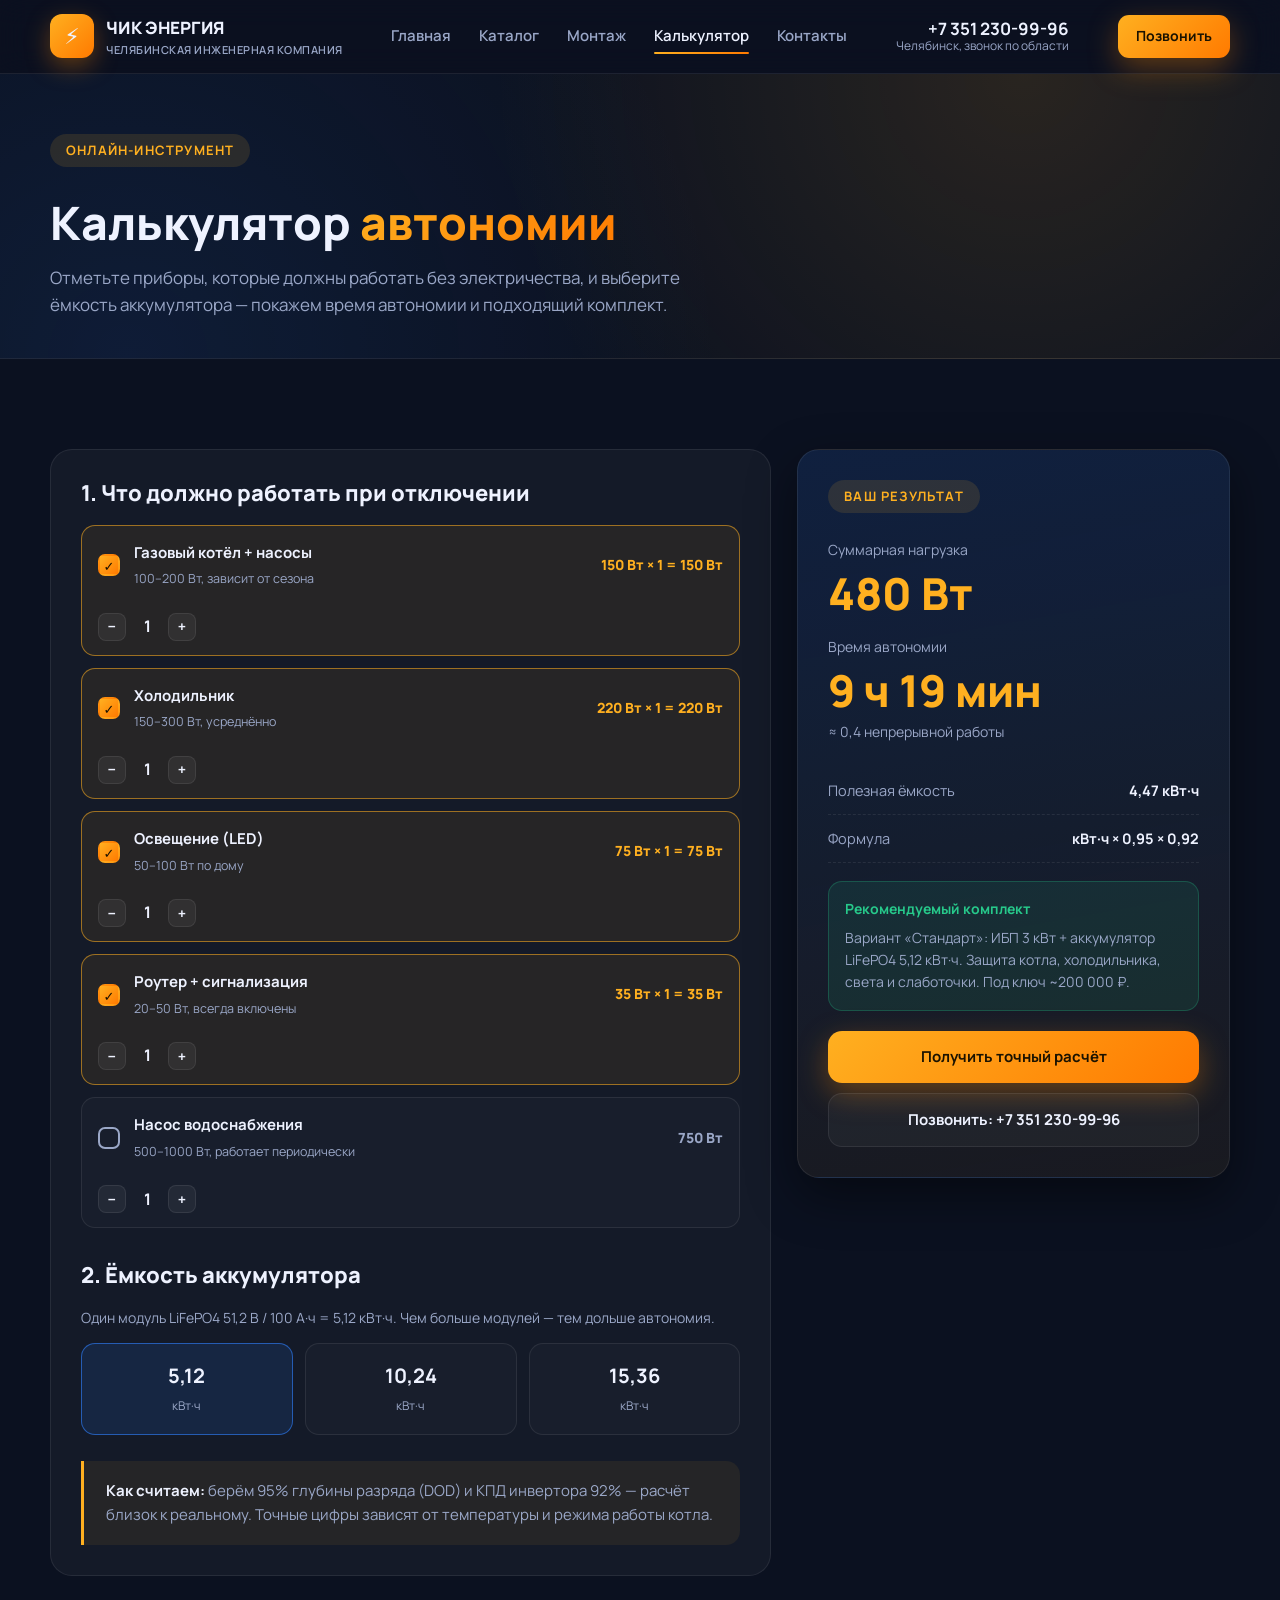
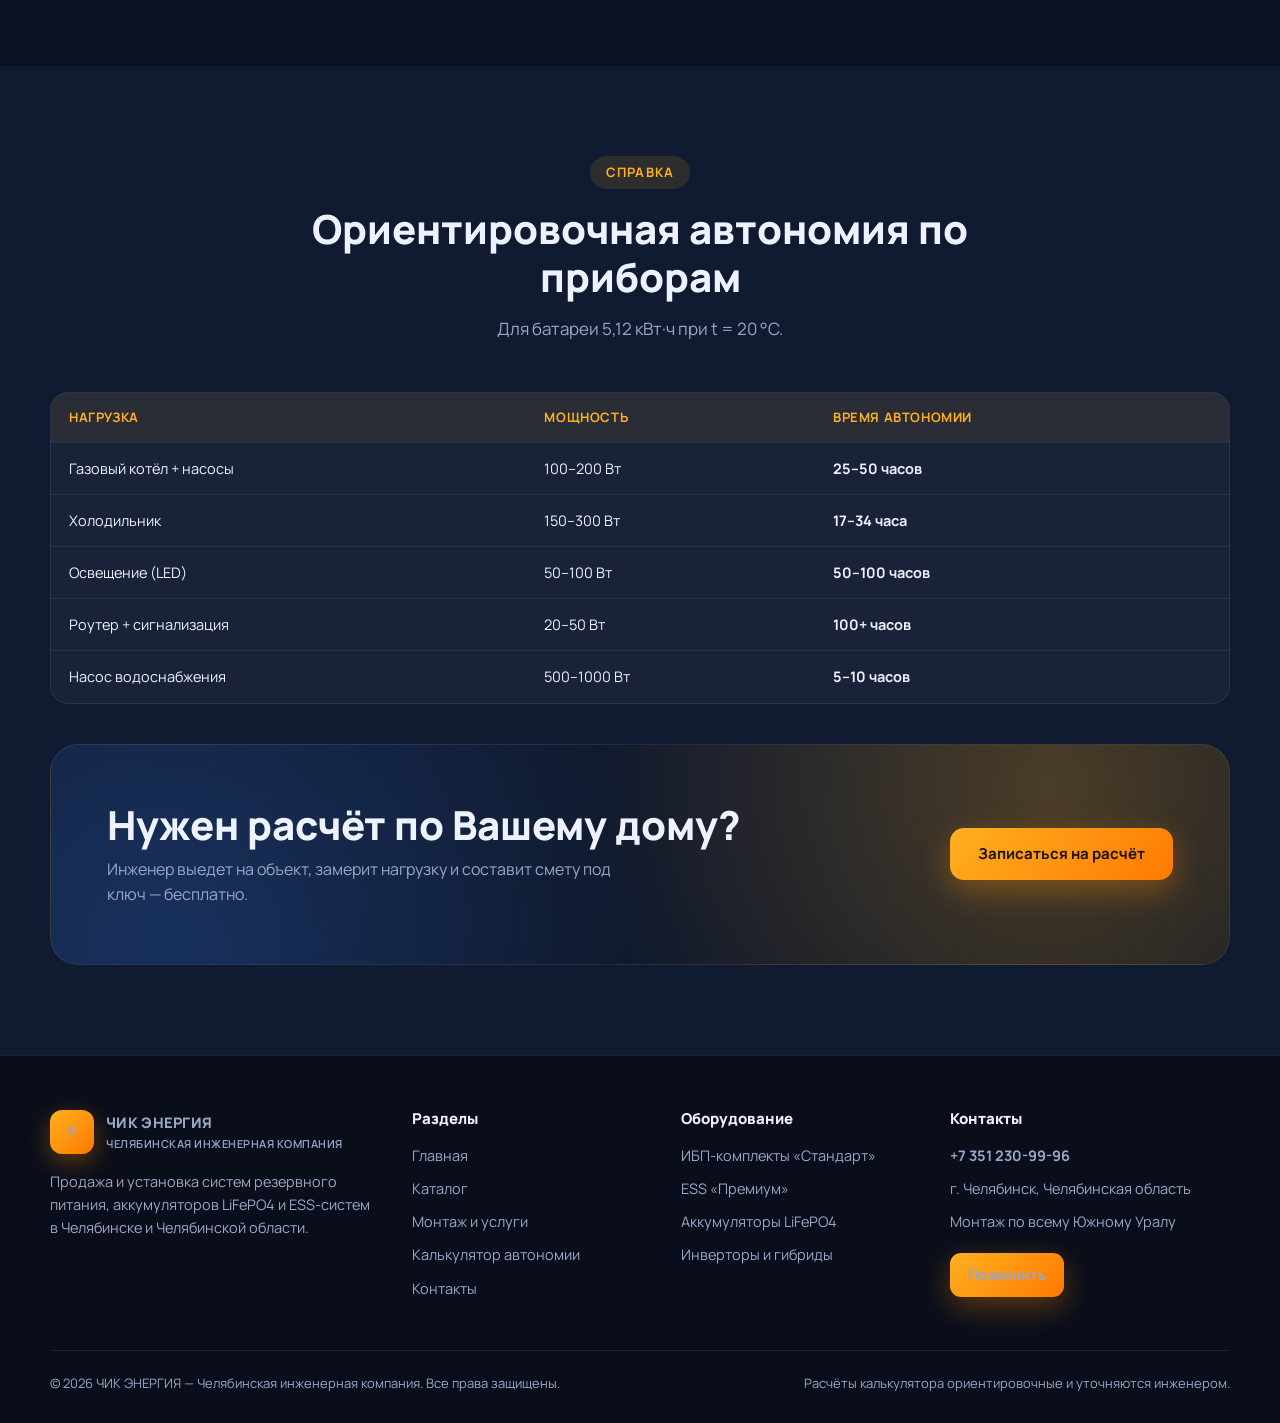
==== calculator.html @ 175bed91 "Сайт ЧИК ЭНЕРГИЯ: ИБП и ESS под ключ в Челябинске - 5 страниц: главная, каталог, монтаж, калькулятор" ====
<!DOCTYPE html>
<html lang="ru">
<head>
  <meta charset="UTF-8">
  <meta name="viewport" content="width=device-width, initial-scale=1.0">
  <title>Калькулятор автономии — ЧИК ЭНЕРГИЯ</title>
  <meta name="description" content="Онлайн-калькулятор автономии: рассчитайте, сколько проработает аккумулятор LiFePO4 на Вашем объекте, и получите рекомендацию комплекта ИБП или ESS.">
  <link rel="preconnect" href="https://fonts.googleapis.com">
  <link rel="preconnect" href="https://fonts.gstatic.com" crossorigin>
  <link href="https://fonts.googleapis.com/css2?family=Manrope:wght@400;600;700;800&display=swap" rel="stylesheet">
  <link rel="stylesheet" href="css/style.css">
</head>
<body>

  <header class="header">
    <div class="container header-inner">
      <a href="index.html" class="logo">
        <span class="logo-icon">⚡</span>
        <span>ЧИК ЭНЕРГИЯ<small>Челябинская инженерная компания</small></span>
      </a>
      <nav class="nav">
        <a href="index.html">Главная</a>
        <a href="catalog.html">Каталог</a>
        <a href="services.html">Монтаж</a>
        <a href="calculator.html" class="active">Калькулятор</a>
        <a href="contacts.html">Контакты</a>
      </nav>
      <a class="header-phone" href="tel:+73512309996">
        <strong>+7 351 230-99-96</strong>
        <span>Челябинск, звонок по области</span>
      </a>
      <a href="tel:+73512309996" class="btn btn-primary btn-sm">Позвонить</a>
      <button class="burger" aria-label="Меню"><span></span><span></span><span></span></button>
    </div>
  </header>

  <main>
    <section class="page-hero">
      <div class="container">
        <span class="eyebrow">Онлайн-инструмент</span>
        <h1>Калькулятор <span class="text-grad">автономии</span></h1>
        <p class="lead">Отметьте приборы, которые должны работать без электричества, и выберите ёмкость аккумулятора — покажем время автономии и подходящий комплект.</p>
      </div>
    </section>

    <section class="section">
      <div class="container calc" data-calc>
        <div class="calc-panel reveal">
          <h3>1. Что должно работать при отключении</h3>
          <div class="appliances" data-appliances></div>

          <h3 style="margin-top:34px">2. Ёмкость аккумулятора</h3>
          <p class="lead" style="font-size:14px;margin-bottom:14px">Один модуль LiFePO4 51,2 В / 100 А·ч = 5,12 кВт·ч. Чем больше модулей — тем дольше автономия.</p>
          <div class="battery-opts" data-battery></div>

          <div class="note-box" style="margin-top:26px">
            <b>Как считаем:</b> берём 95% глубины разряда (DOD) и КПД инвертора 92% — расчёт близок к реальному. Точные цифры зависят от температуры и режима работы котла.
          </div>
        </div>

        <div class="result-card reveal">
          <span class="eyebrow">Ваш результат</span>
          <div style="color:var(--muted);font-size:14px;margin-top:10px">Суммарная нагрузка</div>
          <div class="big" data-out-power>—</div>

          <div style="color:var(--muted);font-size:14px;margin-top:18px">Время автономии</div>
          <div class="big" data-out-hours>—</div>
          <div style="color:var(--muted);font-size:14px;margin-top:6px">≈ <span data-out-days>—</span> непрерывной работы</div>

          <div class="mt-24">
            <div class="result-row"><span>Полезная ёмкость</span><b data-out-energy>—</b></div>
            <div class="result-row"><span>Формула</span><b>кВт·ч × 0,95 × 0,92</b></div>
          </div>

          <div class="reco">
            <b>Рекомендуемый комплект</b>
            <p data-out-reco>Отметьте приборы — покажем подходящий комплект.</p>
          </div>

          <a href="contacts.html" class="btn btn-primary btn-block" style="margin-top:20px">Получить точный расчёт</a>
          <a href="tel:+73512309996" class="btn btn-ghost btn-block" style="margin-top:10px">Позвонить: +7 351 230-99-96</a>
        </div>
      </div>
    </section>

    <section class="section" style="background:var(--bg-soft)">
      <div class="container">
        <div class="section-head reveal">
          <span class="eyebrow">Справка</span>
          <h2>Ориентировочная автономия по приборам</h2>
          <p class="lead">Для батареи 5,12 кВт·ч при t = 20 °C.</p>
        </div>
        <div class="table-wrap reveal">
          <table>
            <thead>
              <tr><th>Нагрузка</th><th>Мощность</th><th>Время автономии</th></tr>
            </thead>
            <tbody>
              <tr><td>Газовый котёл + насосы</td><td>100–200 Вт</td><td><strong>25–50 часов</strong></td></tr>
              <tr><td>Холодильник</td><td>150–300 Вт</td><td><strong>17–34 часа</strong></td></tr>
              <tr><td>Освещение (LED)</td><td>50–100 Вт</td><td><strong>50–100 часов</strong></td></tr>
              <tr><td>Роутер + сигнализация</td><td>20–50 Вт</td><td><strong>100+ часов</strong></td></tr>
              <tr><td>Насос водоснабжения</td><td>500–1000 Вт</td><td><strong>5–10 часов</strong></td></tr>
            </tbody>
          </table>
        </div>
        <div class="cta-band mt-40 reveal">
          <div>
            <h2>Нужен расчёт по Вашему дому?</h2>
            <p>Инженер выедет на объект, замерит нагрузку и составит смету под ключ — бесплатно.</p>
          </div>
          <a href="contacts.html" class="btn btn-primary">Записаться на расчёт</a>
        </div>
      </div>
    </section>
  </main>

  <footer class="footer">
    <div class="container">
      <div class="footer-grid">
        <div>
          <a href="index.html" class="logo" style="margin-bottom:16px">
            <span class="logo-icon">⚡</span>
            <span>ЧИК ЭНЕРГИЯ<small>Челябинская инженерная компания</small></span>
          </a>
          <p>Продажа и установка систем резервного питания, аккумуляторов LiFePO4 и ESS-систем в Челябинске и Челябинской области.</p>
        </div>
        <div>
          <h4>Разделы</h4>
          <ul>
            <li><a href="index.html">Главная</a></li>
            <li><a href="catalog.html">Каталог</a></li>
            <li><a href="services.html">Монтаж и услуги</a></li>
            <li><a href="calculator.html">Калькулятор автономии</a></li>
            <li><a href="contacts.html">Контакты</a></li>
          </ul>
        </div>
        <div>
          <h4>Оборудование</h4>
          <ul>
            <li><a href="catalog.html#standart">ИБП-комплекты «Стандарт»</a></li>
            <li><a href="catalog.html#premium">ESS «Премиум»</a></li>
            <li><a href="catalog.html#accu">Аккумуляторы LiFePO4</a></li>
            <li><a href="catalog.html#inverters">Инверторы и гибриды</a></li>
          </ul>
        </div>
        <div>
          <h4>Контакты</h4>
          <ul>
            <li><a href="tel:+73512309996"><b>+7 351 230-99-96</b></a></li>
            <li>г. Челябинск, Челябинская область</li>
            <li>Монтаж по всему Южному Уралу</li>
          </ul>
          <a href="tel:+73512309996" class="btn btn-primary btn-sm" style="margin-top:10px">Позвонить</a>
        </div>
      </div>
      <div class="footer-bottom">
        <span>© 2026 ЧИК ЭНЕРГИЯ — Челябинская инженерная компания. Все права защищены.</span>
        <span>Расчёты калькулятора ориентировочные и уточняются инженером.</span>
      </div>
    </div>
  </footer>

  <script src="js/main.js"></script>
  <script src="js/calculator.js"></script>
</body>
</html>
---- css/style.css ----
:root {
  --bg: #0b1120;
  --bg-soft: #101a30;
  --card: rgba(255, 255, 255, 0.04);
  --card-border: rgba(255, 255, 255, 0.08);
  --text: #eef2ff;
  --muted: #9aa7c7;
  --accent: #ffb020;
  --accent-2: #ff8a00;
  --blue: #2f80ff;
  --green: #27c98b;
  --danger: #ff5c5c;
  --grad: linear-gradient(135deg, #ffb020, #ff7a00);
  --grad-blue: linear-gradient(135deg, #2f80ff, #00c6ff);
  --radius: 18px;
  --shadow: 0 18px 50px rgba(0, 0, 0, 0.45);
  --container: 1180px;
}

* { margin: 0; padding: 0; box-sizing: border-box; }

html { scroll-behavior: smooth; }

body {
  font-family: "Manrope", "Segoe UI", system-ui, -apple-system, sans-serif;
  background: var(--bg);
  color: var(--text);
  line-height: 1.6;
  overflow-x: hidden;
}

img { max-width: 100%; display: block; }
a { color: inherit; text-decoration: none; }
ul { list-style: none; }

.container {
  width: min(100% - 40px, var(--container));
  margin-inline: auto;
}

.section { padding: 90px 0; }
.section-tight { padding: 60px 0; }

.section-head {
  text-align: center;
  max-width: 720px;
  margin: 0 auto 50px;
}

.eyebrow {
  display: inline-block;
  padding: 6px 16px;
  border-radius: 999px;
  background: rgba(255, 176, 32, 0.12);
  color: var(--accent);
  font-size: 13px;
  font-weight: 700;
  letter-spacing: 1.2px;
  text-transform: uppercase;
  margin-bottom: 16px;
}

h1, h2, h3, h4 { line-height: 1.2; font-weight: 800; }

h2 { font-size: clamp(28px, 4vw, 40px); margin-bottom: 14px; }
h3 { font-size: 22px; margin-bottom: 10px; }

.lead { color: var(--muted); font-size: 17px; }

.text-grad {
  background: var(--grad);
  -webkit-background-clip: text;
  background-clip: text;
  color: transparent;
}

/* Header */
.header {
  position: sticky;
  top: 0;
  z-index: 100;
  backdrop-filter: blur(14px);
  background: rgba(11, 17, 32, 0.82);
  border-bottom: 1px solid var(--card-border);
}

.header-inner {
  display: flex;
  align-items: center;
  justify-content: space-between;
  gap: 20px;
  padding: 14px 0;
}

.logo {
  display: flex;
  align-items: center;
  gap: 12px;
  font-weight: 800;
  font-size: 17px;
  letter-spacing: 0.3px;
}

.logo-icon {
  width: 44px;
  height: 44px;
  border-radius: 12px;
  background: var(--grad);
  display: grid;
  place-items: center;
  font-size: 22px;
  box-shadow: 0 8px 24px rgba(255, 138, 0, 0.35);
  flex-shrink: 0;
}

.logo small {
  display: block;
  font-size: 11px;
  color: var(--muted);
  font-weight: 600;
  letter-spacing: 0.5px;
  text-transform: uppercase;
}

.nav { display: flex; align-items: center; gap: 28px; }

.nav a {
  color: var(--muted);
  font-weight: 600;
  font-size: 15px;
  transition: color 0.2s;
  position: relative;
}

.nav a:hover, .nav a.active { color: var(--text); }

.nav a.active::after {
  content: "";
  position: absolute;
  left: 0; right: 0; bottom: -6px;
  height: 2px;
  border-radius: 2px;
  background: var(--grad);
}

.header-phone {
  display: flex;
  flex-direction: column;
  align-items: flex-end;
  line-height: 1.2;
}

.header-phone strong { font-size: 17px; white-space: nowrap; }
.header-phone span { font-size: 12px; color: var(--muted); }

.burger {
  display: none;
  flex-direction: column;
  gap: 5px;
  background: none;
  border: 0;
  cursor: pointer;
  padding: 8px;
}

.burger span {
  width: 24px;
  height: 2px;
  background: var(--text);
  border-radius: 2px;
  transition: 0.25s;
}

.burger.open span:nth-child(1) { transform: translateY(7px) rotate(45deg); }
.burger.open span:nth-child(2) { opacity: 0; }
.burger.open span:nth-child(3) { transform: translateY(-7px) rotate(-45deg); }

/* Buttons */
.btn {
  display: inline-flex;
  align-items: center;
  justify-content: center;
  gap: 8px;
  padding: 14px 28px;
  border-radius: 14px;
  font-weight: 700;
  font-size: 15px;
  border: 0;
  cursor: pointer;
  transition: transform 0.2s, box-shadow 0.2s, background 0.2s;
  white-space: nowrap;
}

.btn:hover { transform: translateY(-2px); }
.btn:active { transform: translateY(0); }

.btn-primary {
  background: var(--grad);
  color: #1a1200;
  box-shadow: 0 10px 30px rgba(255, 138, 0, 0.35);
}

.btn-primary:hover { box-shadow: 0 14px 36px rgba(255, 138, 0, 0.5); }

.btn-ghost {
  background: var(--card);
  border: 1px solid var(--card-border);
  color: var(--text);
}

.btn-ghost:hover { background: rgba(255, 255, 255, 0.08); }

.btn-blue {
  background: var(--grad-blue);
  color: #041020;
  box-shadow: 0 10px 30px rgba(47, 128, 255, 0.35);
}

.btn-sm { padding: 10px 18px; font-size: 14px; border-radius: 11px; }
.btn-block { width: 100%; }

/* Hero */
.hero {
  position: relative;
  padding: 90px 0 100px;
  overflow: hidden;
}

.hero::before {
  content: "";
  position: absolute;
  top: -200px; right: -150px;
  width: 600px; height: 600px;
  background: radial-gradient(circle, rgba(255, 176, 32, 0.18), transparent 65%);
  pointer-events: none;
}

.hero::after {
  content: "";
  position: absolute;
  bottom: -250px; left: -200px;
  width: 550px; height: 550px;
  background: radial-gradient(circle, rgba(47, 128, 255, 0.16), transparent 65%);
  pointer-events: none;
}

.hero-grid {
  position: relative;
  display: grid;
  grid-template-columns: 1.1fr 0.9fr;
  gap: 50px;
  align-items: center;
}

.hero h1 {
  font-size: clamp(34px, 5vw, 54px);
  margin: 18px 0 20px;
}

.hero .lead { font-size: 18px; margin-bottom: 32px; max-width: 540px; }

.hero-actions { display: flex; gap: 14px; flex-wrap: wrap; margin-bottom: 40px; }

.hero-stats {
  display: grid;
  grid-template-columns: repeat(3, 1fr);
  gap: 16px;
}

.stat {
  background: var(--card);
  border: 1px solid var(--card-border);
  border-radius: 16px;
  padding: 18px 14px;
  text-align: center;
  backdrop-filter: blur(8px);
}

.stat b { display: block; font-size: 26px; color: var(--accent); }
.stat span { font-size: 13px; color: var(--muted); }

.hero-card {
  position: relative;
  background: linear-gradient(160deg, rgba(255, 176, 32, 0.12), rgba(47, 128, 255, 0.08));
  border: 1px solid var(--card-border);
  border-radius: 26px;
  padding: 34px;
  box-shadow: var(--shadow);
}

.hero-card .badge {
  display: inline-flex;
  align-items: center;
  gap: 8px;
  background: rgba(39, 201, 139, 0.15);
  color: var(--green);
  padding: 8px 14px;
  border-radius: 999px;
  font-size: 13px;
  font-weight: 700;
  margin-bottom: 20px;
}

.dot {
  width: 8px; height: 8px;
  border-radius: 50%;
  background: var(--green);
  box-shadow: 0 0 0 0 rgba(39, 201, 139, 0.6);
  animation: pulse 2s infinite;
}

@keyframes pulse {
  0% { box-shadow: 0 0 0 0 rgba(39, 201, 139, 0.55); }
  70% { box-shadow: 0 0 0 12px rgba(39, 201, 139, 0); }
  100% { box-shadow: 0 0 0 0 rgba(39, 201, 139, 0); }
}

.hero-price { margin: 22px 0; }

.hero-price .from { color: var(--muted); font-size: 14px; }
.hero-price .val { font-size: 40px; font-weight: 800; color: var(--accent); }

.hero-list { display: grid; gap: 12px; margin-bottom: 26px; }

.hero-list li {
  display: flex;
  gap: 10px;
  align-items: flex-start;
  color: var(--muted);
  font-size: 15px;
}

.hero-list li::before {
  content: "✓";
  color: var(--green);
  font-weight: 800;
  flex-shrink: 0;
}

/* Cards */
.grid-2 { display: grid; grid-template-columns: repeat(2, 1fr); gap: 24px; }
.grid-3 { display: grid; grid-template-columns: repeat(3, 1fr); gap: 24px; }
.grid-4 { display: grid; grid-template-columns: repeat(4, 1fr); gap: 20px; }

.card {
  background: var(--card);
  border: 1px solid var(--card-border);
  border-radius: var(--radius);
  padding: 28px;
  transition: transform 0.25s, border-color 0.25s, background 0.25s;
}

.card:hover {
  transform: translateY(-5px);
  border-color: rgba(255, 176, 32, 0.35);
  background: rgba(255, 255, 255, 0.06);
}

.card .icon {
  width: 54px; height: 54px;
  border-radius: 14px;
  display: grid;
  place-items: center;
  font-size: 26px;
  background: rgba(255, 176, 32, 0.12);
  margin-bottom: 18px;
}

.card .icon.blue { background: rgba(47, 128, 255, 0.14); }
.card .icon.green { background: rgba(39, 201, 139, 0.14); }

.card p { color: var(--muted); font-size: 15px; }

/* Offer / product cards */
.product {
  position: relative;
  display: flex;
  flex-direction: column;
  background: var(--card);
  border: 1px solid var(--card-border);
  border-radius: 22px;
  padding: 30px;
  overflow: hidden;
}

.product.featured {
  border-color: rgba(255, 176, 32, 0.45);
  background: linear-gradient(170deg, rgba(255, 176, 32, 0.1), rgba(255, 255, 255, 0.03));
}

.product .tag {
  position: absolute;
  top: 18px; right: 18px;
  background: var(--grad);
  color: #1a1200;
  font-size: 12px;
  font-weight: 800;
  padding: 6px 12px;
  border-radius: 999px;
}

.product h3 { margin-bottom: 6px; }

.product .sub { color: var(--muted); font-size: 14px; margin-bottom: 18px; }

.product .price-row {
  display: flex;
  align-items: baseline;
  gap: 10px;
  margin: 18px 0 6px;
}

.product .price {
  font-size: 30px;
  font-weight: 800;
  color: var(--accent);
}

.product .price-note { color: var(--muted); font-size: 13px; }

.product ul { display: grid; gap: 10px; margin: 16px 0 24px; }

.product ul li {
  display: flex;
  gap: 10px;
  font-size: 14.5px;
  color: var(--muted);
}

.product ul li::before {
  content: "▸";
  color: var(--accent);
  flex-shrink: 0;
}

.product .btn { margin-top: auto; }

/* Tables */
.table-wrap {
  overflow-x: auto;
  border-radius: 18px;
  border: 1px solid var(--card-border);
  background: var(--card);
}

table {
  width: 100%;
  border-collapse: collapse;
  min-width: 640px;
}

th, td {
  padding: 14px 18px;
  text-align: left;
  border-bottom: 1px solid var(--card-border);
  font-size: 14.5px;
}

th {
  background: rgba(255, 176, 32, 0.08);
  color: var(--accent);
  font-size: 13px;
  text-transform: uppercase;
  letter-spacing: 0.6px;
}

tr:last-child td { border-bottom: 0; }
tbody tr:hover { background: rgba(255, 255, 255, 0.03); }
td strong { color: var(--text); }

/* Comparison */
.compare .hl { color: var(--green); font-weight: 700; }

/* Steps */
.steps { display: grid; grid-template-columns: repeat(4, 1fr); gap: 20px; counter-reset: step; }

.step {
  position: relative;
  background: var(--card);
  border: 1px solid var(--card-border);
  border-radius: 18px;
  padding: 28px 22px;
}

.step::before {
  counter-increment: step;
  content: counter(step, decimal-leading-zero);
  display: block;
  font-size: 30px;
  font-weight: 800;
  color: transparent;
  background: var(--grad);
  -webkit-background-clip: text;
  background-clip: text;
  margin-bottom: 14px;
}

.step p { color: var(--muted); font-size: 14.5px; }

/* CTA band */
.cta-band {
  position: relative;
  border-radius: 28px;
  padding: 56px;
  background:
    radial-gradient(circle at 85% 20%, rgba(255, 176, 32, 0.25), transparent 45%),
    radial-gradient(circle at 10% 90%, rgba(47, 128, 255, 0.22), transparent 45%),
    linear-gradient(135deg, #121c33, #0d1526);
  border: 1px solid var(--card-border);
  display: flex;
  align-items: center;
  justify-content: space-between;
  gap: 30px;
  flex-wrap: wrap;
}

.cta-band h2 { margin-bottom: 8px; }
.cta-band p { color: var(--muted); max-width: 520px; }

/* Footer */
.footer {
  border-top: 1px solid var(--card-border);
  padding: 54px 0 30px;
  background: #090e1a;
}

.footer-grid {
  display: grid;
  grid-template-columns: 1.4fr 1fr 1fr 1.2fr;
  gap: 36px;
  margin-bottom: 40px;
}

.footer h4 { font-size: 15px; margin-bottom: 16px; color: var(--text); }
.footer p, .footer li, .footer a { color: var(--muted); font-size: 14.5px; }
.footer li { margin-bottom: 10px; }
.footer a:hover { color: var(--accent); }

.footer-bottom {
  border-top: 1px solid var(--card-border);
  padding-top: 22px;
  display: flex;
  justify-content: space-between;
  gap: 14px;
  flex-wrap: wrap;
  color: var(--muted);
  font-size: 13px;
}

/* Page hero (inner pages) */
.page-hero {
  padding: 60px 0 40px;
  background:
    radial-gradient(circle at 80% 0%, rgba(255, 176, 32, 0.12), transparent 50%),
    radial-gradient(circle at 10% 100%, rgba(47, 128, 255, 0.1), transparent 50%);
  border-bottom: 1px solid var(--card-border);
}

.page-hero h1 { font-size: clamp(30px, 4.4vw, 46px); margin: 12px 0 14px; }
.page-hero .lead { max-width: 640px; }

/* Calculator */
.calc {
  display: grid;
  grid-template-columns: 1.25fr 0.75fr;
  gap: 26px;
  align-items: start;
}

.calc-panel {
  background: var(--card);
  border: 1px solid var(--card-border);
  border-radius: 22px;
  padding: 30px;
}

.calc-panel h3 { margin-bottom: 18px; }

.appliances { display: grid; gap: 12px; }

.appliance {
  display: grid;
  grid-template-columns: auto 1fr auto;
  align-items: center;
  gap: 14px;
  padding: 14px 16px;
  border-radius: 14px;
  border: 1px solid var(--card-border);
  background: rgba(255, 255, 255, 0.02);
  cursor: pointer;
  transition: border-color 0.2s, background 0.2s;
}

.appliance:hover { border-color: rgba(255, 176, 32, 0.35); }
.appliance.checked {
  border-color: rgba(255, 176, 32, 0.55);
  background: rgba(255, 176, 32, 0.08);
}

.appliance input { display: none; }

.appliance .chk {
  width: 22px; height: 22px;
  border-radius: 7px;
  border: 2px solid var(--muted);
  display: grid;
  place-items: center;
  font-size: 13px;
  color: transparent;
  transition: 0.2s;
}

.appliance.checked .chk {
  background: var(--grad);
  border-color: transparent;
  color: #1a1200;
  font-weight: 800;
}

.appliance .name { font-weight: 700; font-size: 15px; }
.appliance .hint { color: var(--muted); font-size: 12.5px; }
.appliance .watts { color: var(--accent); font-weight: 800; font-size: 14px; white-space: nowrap; }

.qty-row { display: flex; align-items: center; gap: 10px; margin-top: 8px; }

.qty-btn {
  width: 28px; height: 28px;
  border-radius: 8px;
  border: 1px solid var(--card-border);
  background: rgba(255, 255, 255, 0.05);
  color: var(--text);
  font-weight: 800;
  cursor: pointer;
}

.qty-btn:hover { background: rgba(255, 176, 32, 0.2); }
.qty-val { min-width: 22px; text-align: center; font-weight: 700; }

.battery-opts { display: grid; grid-template-columns: repeat(3, 1fr); gap: 12px; margin-top: 6px; }

.battery-opt {
  border: 1px solid var(--card-border);
  border-radius: 14px;
  padding: 16px 12px;
  text-align: center;
  cursor: pointer;
  transition: 0.2s;
  background: rgba(255, 255, 255, 0.02);
}

.battery-opt b { display: block; font-size: 20px; }
.battery-opt span { color: var(--muted); font-size: 12px; }
.battery-opt.active {
  border-color: rgba(47, 128, 255, 0.6);
  background: rgba(47, 128, 255, 0.12);
}

.result-card {
  position: sticky;
  top: 100px;
  background: linear-gradient(170deg, rgba(47, 128, 255, 0.14), rgba(255, 176, 32, 0.06));
  border: 1px solid var(--card-border);
  border-radius: 22px;
  padding: 30px;
  box-shadow: var(--shadow);
}

.result-card .big {
  font-size: 44px;
  font-weight: 800;
  color: var(--accent);
  line-height: 1.1;
  margin: 8px 0 4px;
}

.result-card .unit { color: var(--muted); font-size: 14px; }

.result-row {
  display: flex;
  justify-content: space-between;
  gap: 10px;
  padding: 12px 0;
  border-bottom: 1px dashed var(--card-border);
  font-size: 14.5px;
}

.result-row span { color: var(--muted); }
.result-row b { text-align: right; }

.reco {
  margin-top: 18px;
  padding: 16px;
  border-radius: 14px;
  background: rgba(39, 201, 139, 0.1);
  border: 1px solid rgba(39, 201, 139, 0.25);
}

.reco b { color: var(--green); display: block; margin-bottom: 6px; font-size: 14px; }
.reco p { font-size: 14px; color: var(--muted); }

/* Forms */
.form-grid { display: grid; grid-template-columns: 1fr 1fr; gap: 16px; }
.form-grid .full { grid-column: 1 / -1; }

.field label {
  display: block;
  font-size: 13px;
  font-weight: 700;
  color: var(--muted);
  margin-bottom: 8px;
  text-transform: uppercase;
  letter-spacing: 0.5px;
}

.field input, .field textarea, .field select {
  width: 100%;
  padding: 14px 16px;
  border-radius: 12px;
  border: 1px solid var(--card-border);
  background: rgba(255, 255, 255, 0.04);
  color: var(--text);
  font: inherit;
  font-size: 15px;
  transition: border-color 0.2s, box-shadow 0.2s;
}

.field input:focus, .field textarea:focus, .field select:focus {
  outline: none;
  border-color: rgba(255, 176, 32, 0.6);
  box-shadow: 0 0 0 3px rgba(255, 176, 32, 0.15);
}

.field textarea { min-height: 120px; resize: vertical; }

.form-note { color: var(--muted); font-size: 13px; margin-top: 12px; }

.form-success {
  display: none;
  margin-top: 16px;
  padding: 14px 18px;
  border-radius: 12px;
  background: rgba(39, 201, 139, 0.12);
  border: 1px solid rgba(39, 201, 139, 0.3);
  color: var(--green);
  font-weight: 700;
}

.form-success.show { display: block; }

/* Contacts */
.contact-block { display: grid; gap: 18px; }

.contact-item {
  display: flex;
  gap: 16px;
  align-items: flex-start;
}

.contact-item .icon {
  width: 48px; height: 48px;
  border-radius: 13px;
  background: rgba(255, 176, 32, 0.12);
  display: grid;
  place-items: center;
  font-size: 22px;
  flex-shrink: 0;
}

.contact-item b { display: block; font-size: 16px; }
.contact-item a, .contact-item span { color: var(--muted); font-size: 14.5px; }
.contact-item a:hover { color: var(--accent); }

.map-frame {
  border-radius: 22px;
  overflow: hidden;
  border: 1px solid var(--card-border);
  height: 380px;
  background: var(--card);
}

.map-frame iframe {
  width: 100%;
  height: 100%;
  border: 0;
  filter: grayscale(0.2) contrast(1.05);
}

/* Accordion */
.faq { display: grid; gap: 12px; max-width: 820px; margin: 0 auto; }

.faq-item {
  background: var(--card);
  border: 1px solid var(--card-border);
  border-radius: 16px;
  overflow: hidden;
}

.faq-q {
  width: 100%;
  text-align: left;
  padding: 18px 22px;
  background: none;
  border: 0;
  color: var(--text);
  font: inherit;
  font-weight: 700;
  font-size: 16px;
  cursor: pointer;
  display: flex;
  justify-content: space-between;
  gap: 14px;
  align-items: center;
}

.faq-q::after {
  content: "+";
  font-size: 22px;
  color: var(--accent);
  transition: transform 0.25s;
}

.faq-item.open .faq-q::after { transform: rotate(45deg); }

.faq-a {
  max-height: 0;
  overflow: hidden;
  transition: max-height 0.3s ease;
  color: var(--muted);
}

.faq-a p { padding: 0 22px 18px; font-size: 15px; }

/* Scheme (connection diagram) */
.scheme {
  background: var(--card);
  border: 1px solid var(--card-border);
  border-radius: 20px;
  padding: 30px;
}

.scheme-flow {
  display: flex;
  flex-direction: column;
  align-items: center;
  gap: 0;
}

.scheme-node {
  width: min(100%, 420px);
  text-align: center;
  padding: 16px 20px;
  border-radius: 14px;
  border: 1px solid var(--card-border);
  background: rgba(255, 255, 255, 0.04);
  font-weight: 700;
  font-size: 15px;
}

.scheme-node.accent {
  border-color: rgba(255, 176, 32, 0.5);
  background: rgba(255, 176, 32, 0.1);
}

.scheme-node.blue {
  border-color: rgba(47, 128, 255, 0.5);
  background: rgba(47, 128, 255, 0.1);
}

.scheme-arrow {
  color: var(--accent);
  font-size: 22px;
  padding: 6px 0;
  line-height: 1;
}

.scheme-branches {
  display: grid;
  grid-template-columns: repeat(auto-fit, minmax(140px, 1fr));
  gap: 12px;
  width: min(100%, 520px);
  margin-top: 4px;
}

.scheme-branch {
  padding: 12px 14px;
  border-radius: 12px;
  border: 1px dashed var(--card-border);
  text-align: center;
  font-size: 13.5px;
  color: var(--muted);
  background: rgba(255, 255, 255, 0.02);
}

/* Misc */
.badge-line {
  display: inline-flex;
  align-items: center;
  gap: 8px;
  padding: 8px 14px;
  border-radius: 999px;
  background: rgba(255, 255, 255, 0.05);
  border: 1px solid var(--card-border);
  font-size: 13px;
  color: var(--muted);
}

.mt-24 { margin-top: 24px; }
.mt-40 { margin-top: 40px; }
.mb-0 { margin-bottom: 0; }
.center { text-align: center; }

.note-box {
  border-left: 3px solid var(--accent);
  background: rgba(255, 176, 32, 0.07);
  border-radius: 0 14px 14px 0;
  padding: 18px 22px;
  color: var(--muted);
  font-size: 15px;
}

.note-box b { color: var(--text); }

/* Animations on scroll */
.reveal {
  opacity: 0;
  transform: translateY(24px);
  transition: opacity 0.6s ease, transform 0.6s ease;
}

.reveal.visible { opacity: 1; transform: none; }

/* Responsive */
@media (max-width: 980px) {
  .hero-grid, .calc { grid-template-columns: 1fr; }
  .grid-3, .grid-4, .steps { grid-template-columns: repeat(2, 1fr); }
  .footer-grid { grid-template-columns: repeat(2, 1fr); }
  .result-card { position: static; }
  .nav {
    position: fixed;
    inset: 73px 0 auto 0;
    background: rgba(11, 17, 32, 0.98);
    flex-direction: column;
    align-items: stretch;
    padding: 20px;
    gap: 6px;
    border-bottom: 1px solid var(--card-border);
    transform: translateY(-130%);
    transition: transform 0.3s ease;
  }
  .nav.open { transform: translateY(0); }
  .nav a { padding: 12px 10px; border-radius: 10px; font-size: 16px; }
  .nav a:hover, .nav a.active { background: rgba(255, 255, 255, 0.05); }
  .nav a.active::after { display: none; }
  .burger { display: flex; }
  .header-phone { display: none; }
  .cta-band { padding: 36px 26px; }
}

@media (max-width: 640px) {
  .section { padding: 64px 0; }
  .grid-2, .grid-3, .grid-4, .steps, .form-grid { grid-template-columns: 1fr; }
  .hero-stats { grid-template-columns: 1fr; }
  .battery-opts { grid-template-columns: 1fr; }
  .footer-grid { grid-template-columns: 1fr; }
  .hero { padding: 60px 0; }
}
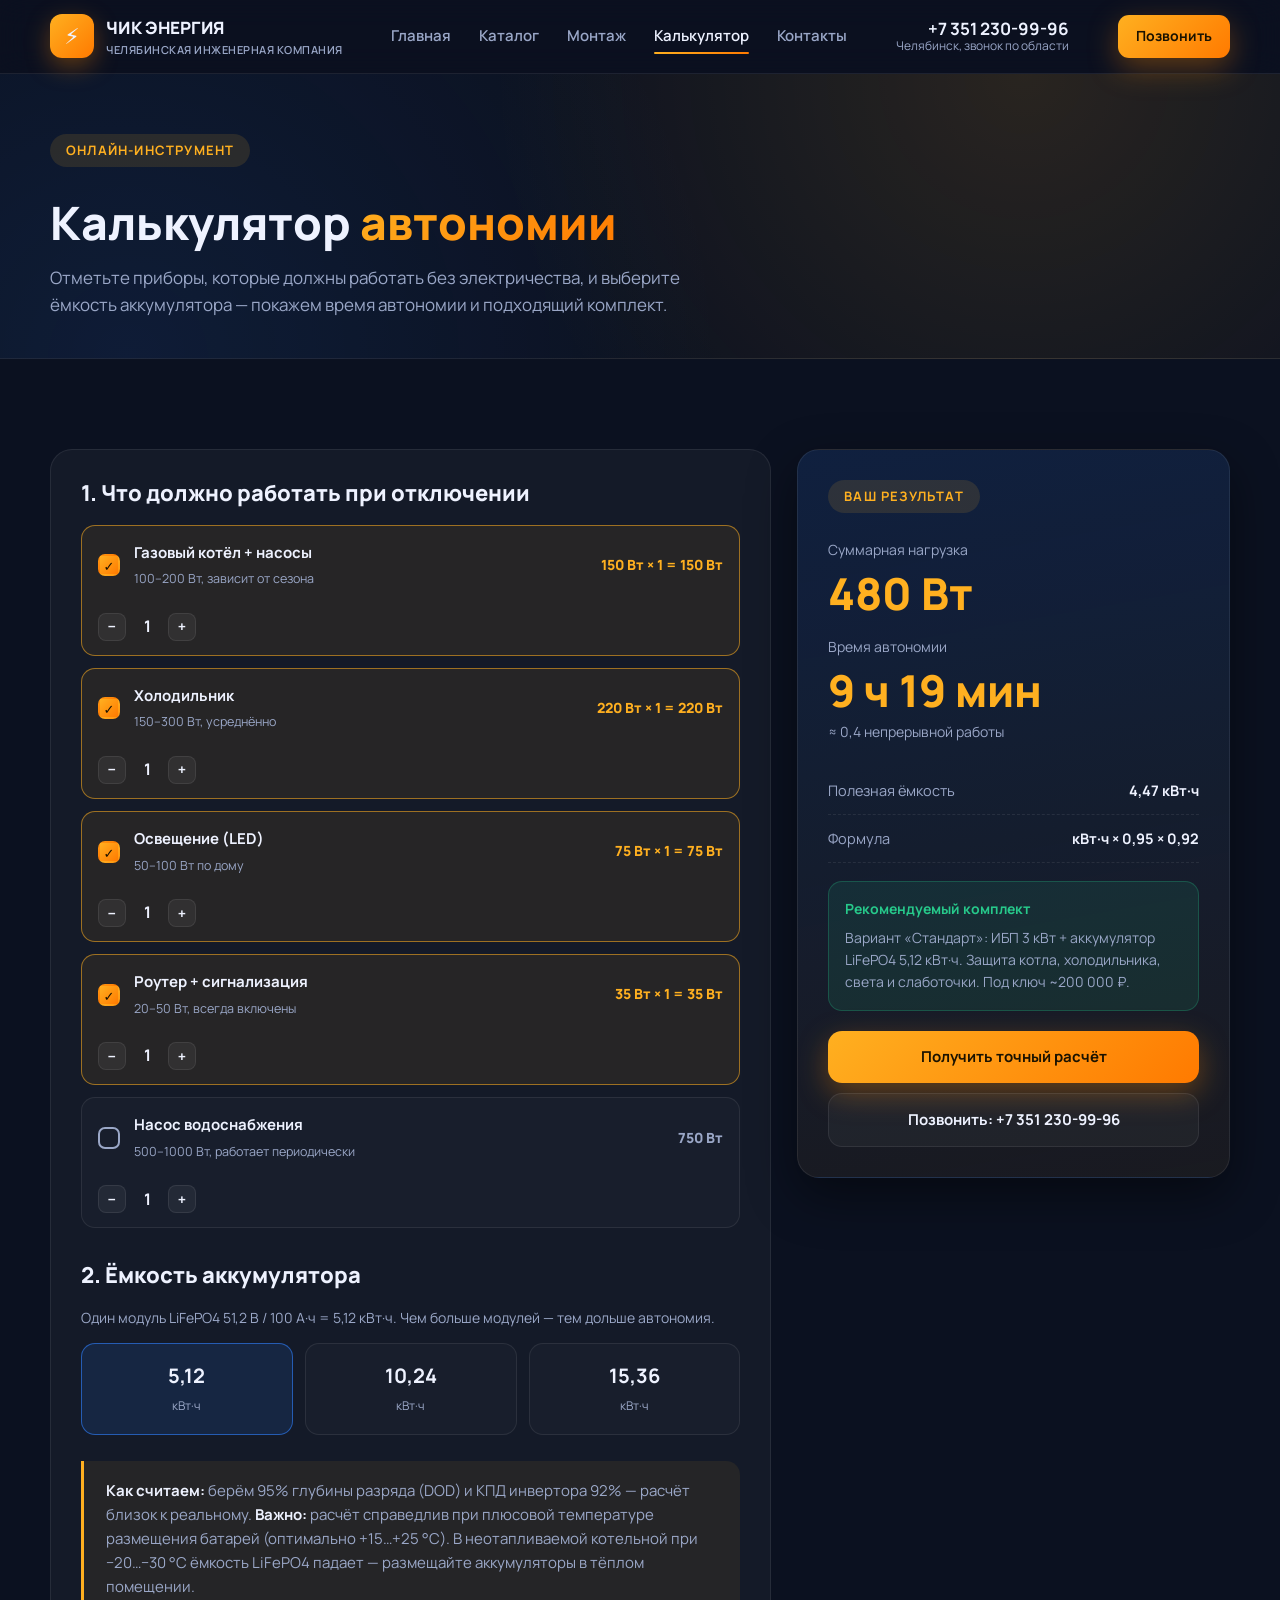
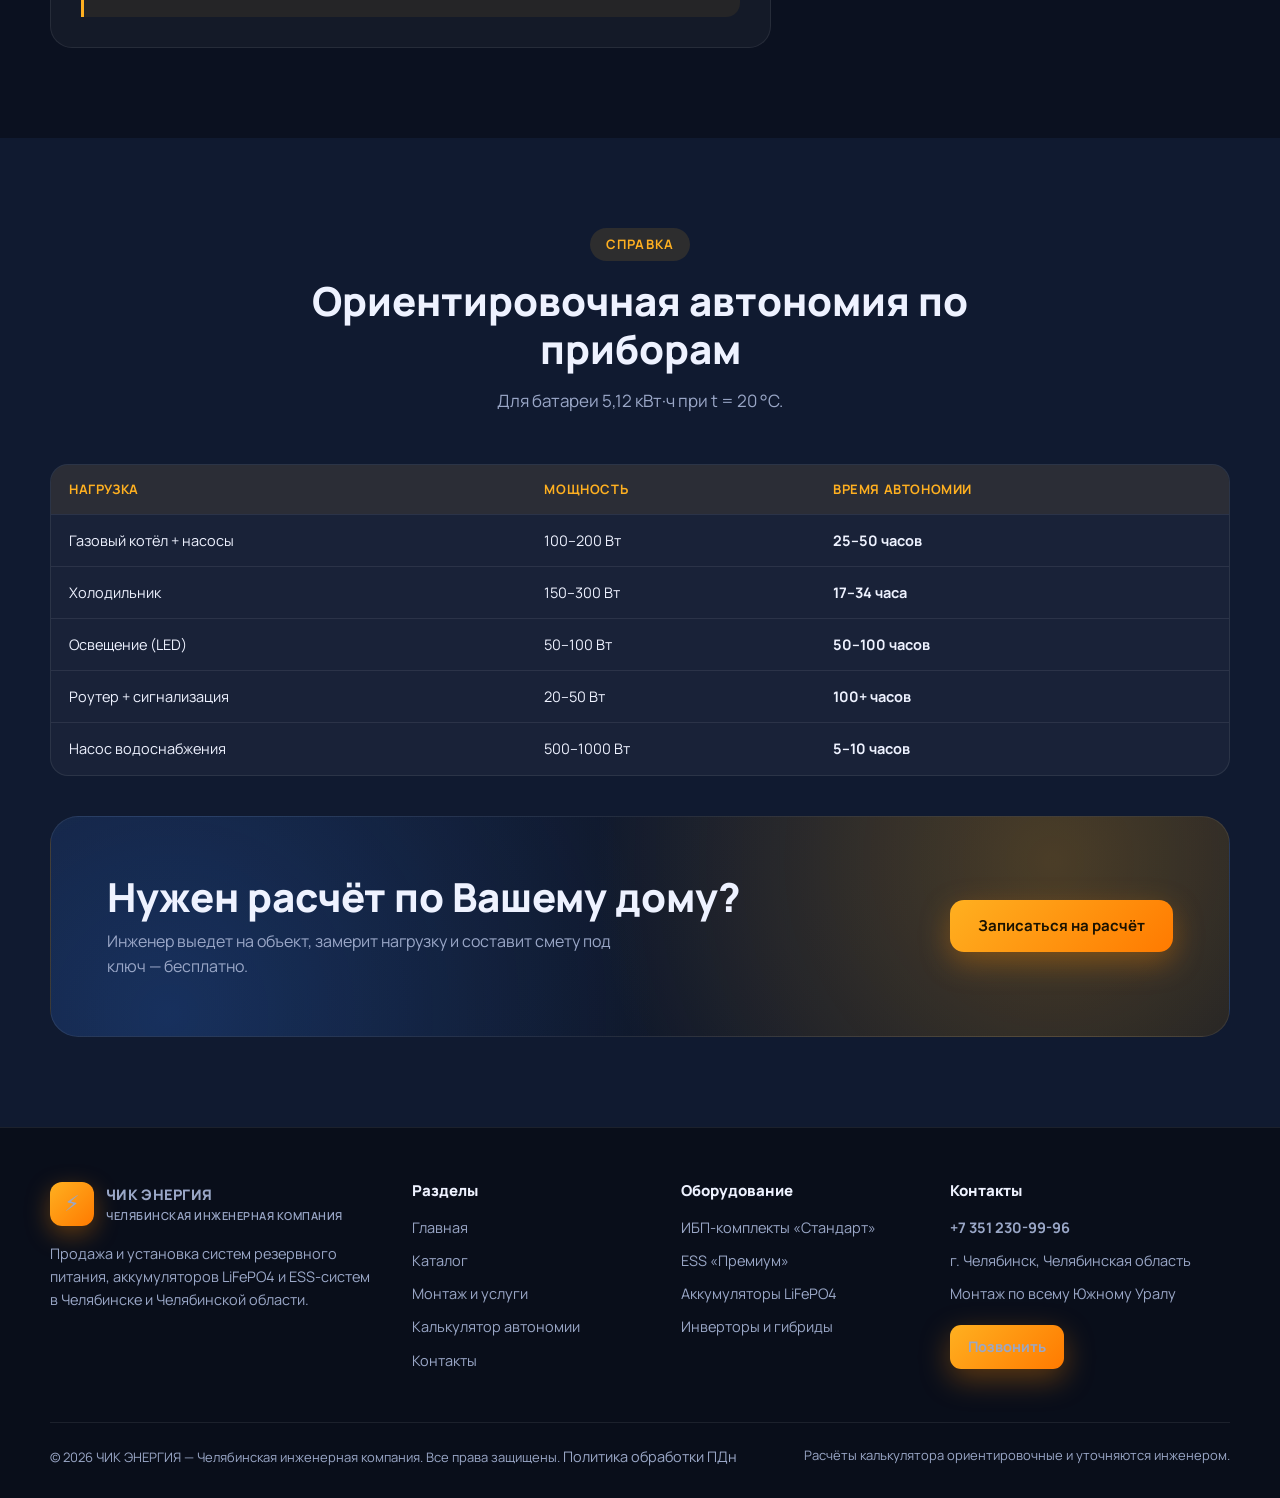
==== commit 3b662ad5: "Развитие сайта по итогам ревью: доверие, SEO, форма, гарантии - Блоки «О компании» и «Зачем это нужн" ====
--- a/calculator.html
+++ b/calculator.html
@@ -5,6 +5,11 @@
   <meta name="viewport" content="width=device-width, initial-scale=1.0">
   <title>Калькулятор автономии — ЧИК ЭНЕРГИЯ</title>
   <meta name="description" content="Онлайн-калькулятор автономии: рассчитайте, сколько проработает аккумулятор LiFePO4 на Вашем объекте, и получите рекомендацию комплекта ИБП или ESS.">
+  <link rel="icon" type="image/svg+xml" href="favicon.svg">
+  <meta property="og:title" content="Калькулятор автономии — ЧИК ЭНЕРГИЯ">
+  <meta property="og:description" content="Рассчитайте время автономии аккумулятора LiFePO4 для Вашего дома за 30 секунд.">
+  <meta property="og:type" content="website">
+  <meta property="og:url" content="https://morozzz174.github.io/chik-energy/calculator.html">
   <link rel="preconnect" href="https://fonts.googleapis.com">
   <link rel="preconnect" href="https://fonts.gstatic.com" crossorigin>
   <link href="https://fonts.googleapis.com/css2?family=Manrope:wght@400;600;700;800&display=swap" rel="stylesheet">
@@ -54,7 +59,7 @@
           <div class="battery-opts" data-battery></div>
 
           <div class="note-box" style="margin-top:26px">
-            <b>Как считаем:</b> берём 95% глубины разряда (DOD) и КПД инвертора 92% — расчёт близок к реальному. Точные цифры зависят от температуры и режима работы котла.
+            <b>Как считаем:</b> берём 95% глубины разряда (DOD) и КПД инвертора 92% — расчёт близок к реальному. <b>Важно:</b> расчёт справедлив при плюсовой температуре размещения батарей (оптимально +15…+25 °C). В неотапливаемой котельной при −20…−30 °C ёмкость LiFePO4 падает — размещайте аккумуляторы в тёплом помещении.
           </div>
         </div>
 
@@ -155,12 +160,14 @@
         </div>
       </div>
       <div class="footer-bottom">
-        <span>© 2026 ЧИК ЭНЕРГИЯ — Челябинская инженерная компания. Все права защищены.</span>
+        <span>© 2026 ЧИК ЭНЕРГИЯ — Челябинская инженерная компания. Все права защищены. <a href="policy.html">Политика обработки ПДн</a></span>
         <span>Расчёты калькулятора ориентировочные и уточняются инженером.</span>
       </div>
     </div>
   </footer>
 
+  <a href="tel:+73512309996" class="float-call">📞 Позвонить</a>
+
   <script src="js/main.js"></script>
   <script src="js/calculator.js"></script>
 </body>
--- a/css/style.css
+++ b/css/style.css
@@ -747,6 +747,20 @@
 
 .form-success.show { display: block; }
 
+.form-error {
+  display: none;
+  margin-top: 16px;
+  padding: 14px 18px;
+  border-radius: 12px;
+  background: rgba(255, 92, 92, 0.1);
+  border: 1px solid rgba(255, 92, 92, 0.3);
+  color: var(--danger);
+  font-weight: 600;
+  font-size: 14.5px;
+}
+
+.form-error.show { display: block; }
+
 /* Contacts */
 .contact-block { display: grid; gap: 18px; }
 
@@ -902,6 +916,37 @@
   border: 1px solid var(--card-border);
   font-size: 13px;
   color: var(--muted);
+}
+
+.partners {
+  display: flex;
+  flex-wrap: wrap;
+  justify-content: center;
+  gap: 12px;
+}
+
+.partners .badge-line {
+  font-size: 15px;
+  font-weight: 700;
+  color: var(--text);
+  padding: 10px 20px;
+}
+
+.float-call {
+  position: fixed;
+  right: 18px;
+  bottom: 18px;
+  z-index: 90;
+  display: none;
+  align-items: center;
+  gap: 10px;
+  padding: 14px 22px;
+  border-radius: 999px;
+  background: var(--grad);
+  color: #1a1200;
+  font-weight: 800;
+  font-size: 15px;
+  box-shadow: 0 12px 34px rgba(255, 138, 0, 0.45);
 }
 
 .mt-24 { margin-top: 24px; }
@@ -953,6 +998,7 @@
   .nav a.active::after { display: none; }
   .burger { display: flex; }
   .header-phone { display: none; }
+  .float-call { display: inline-flex; }
   .cta-band { padding: 36px 26px; }
 }
 
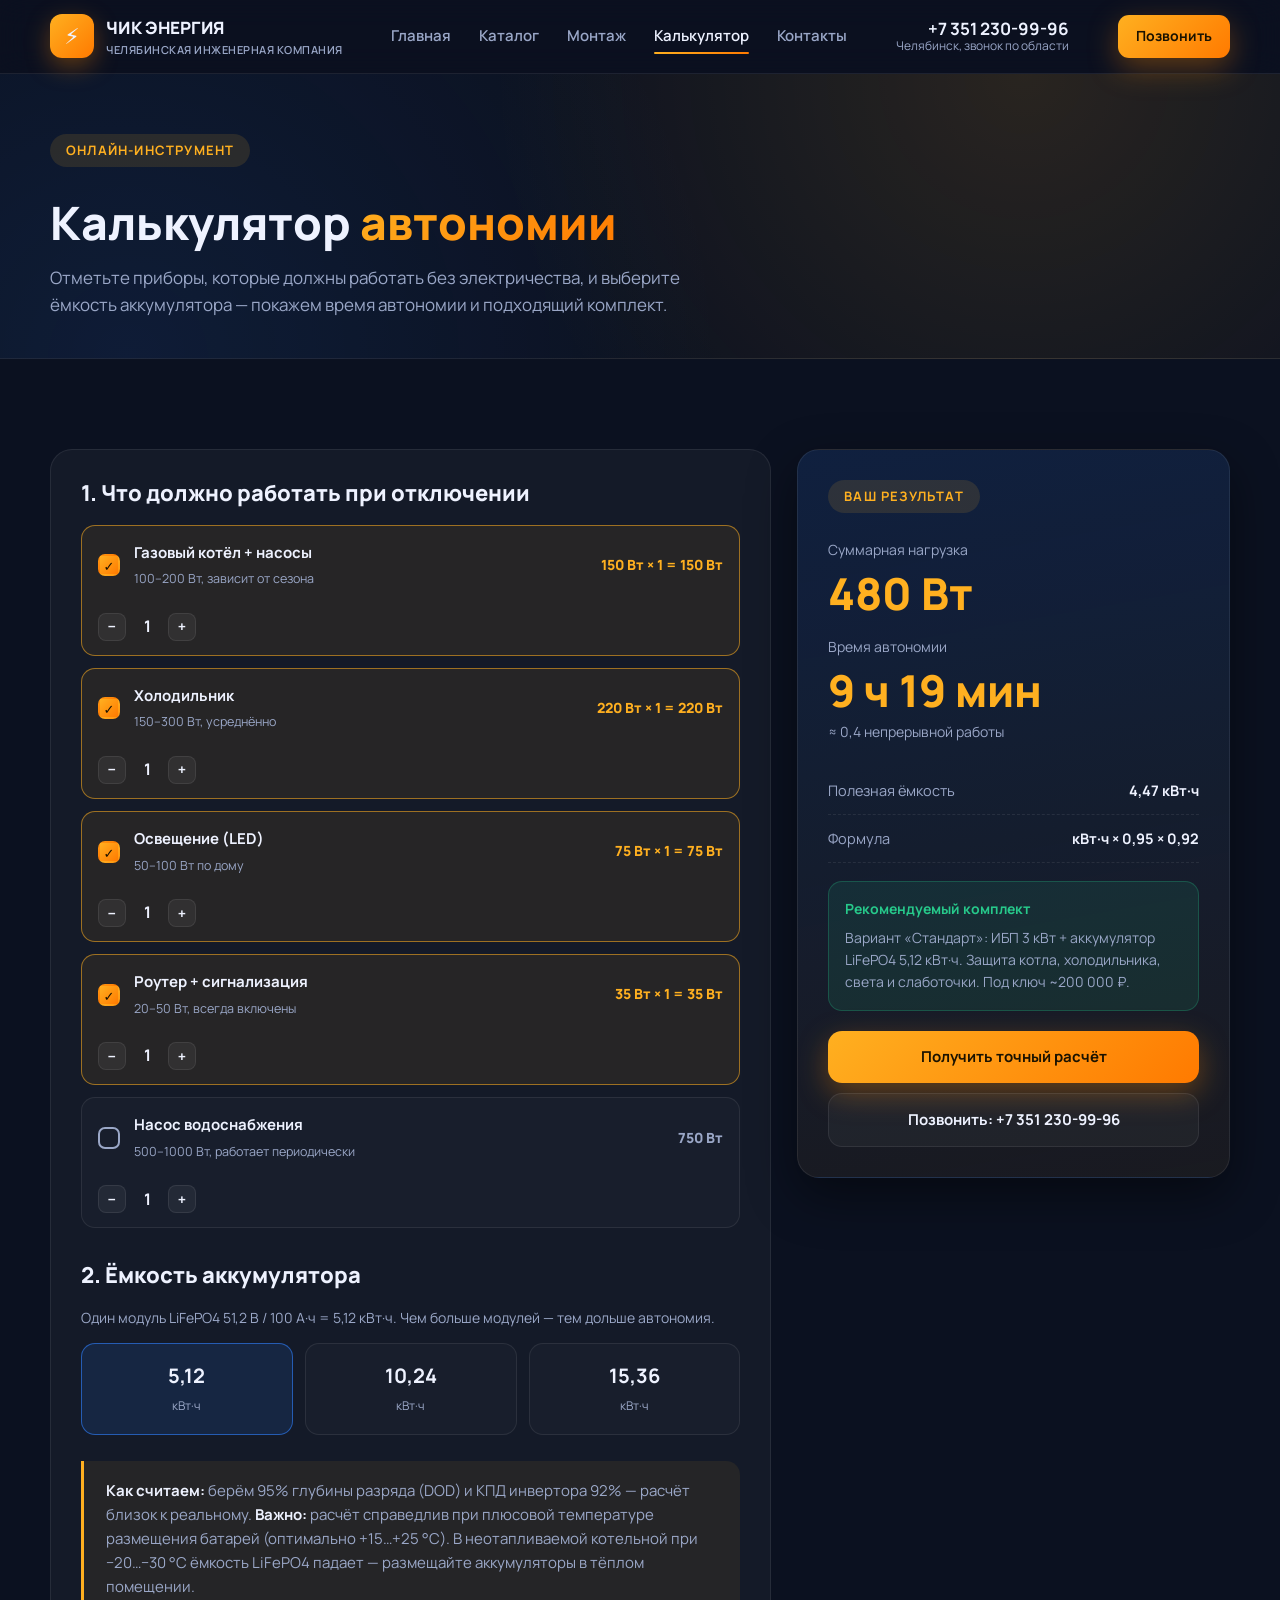
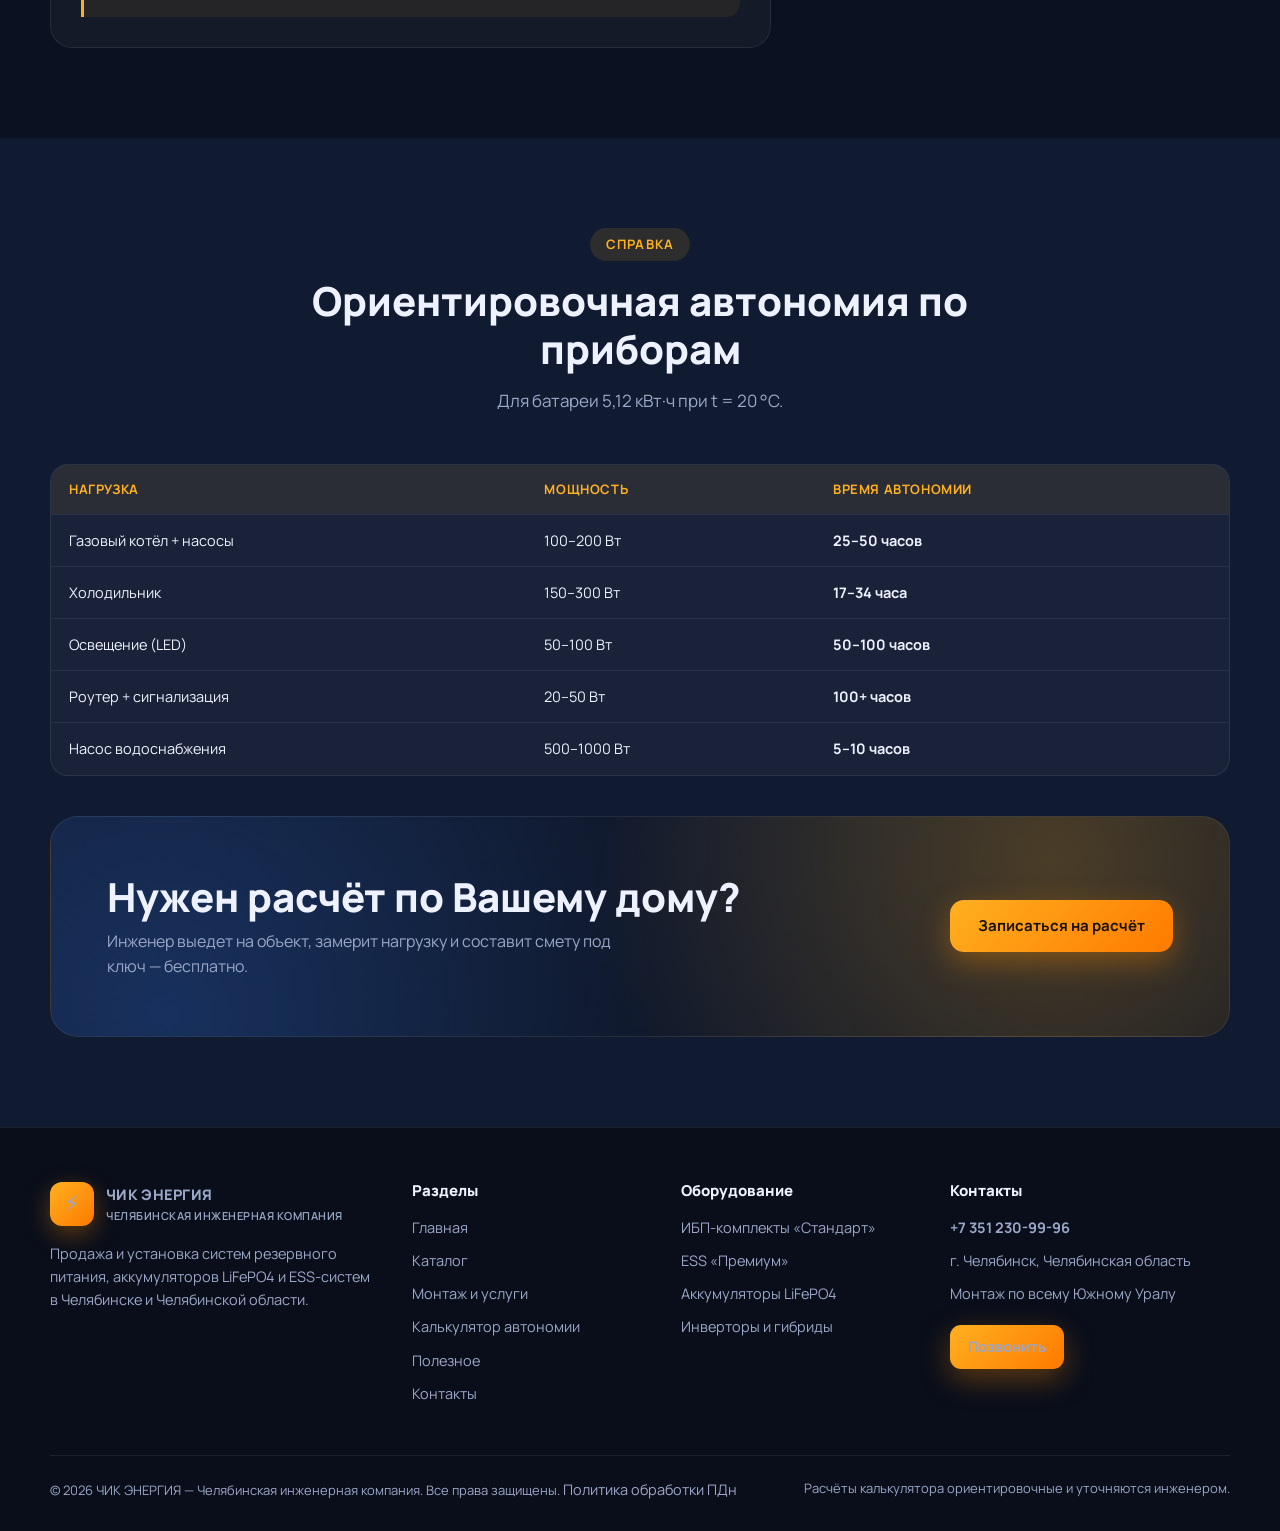
==== commit e9672cba: "Новая страница «Полезное»: обзор производителей и сборщиков LiFePO4 в России" ====
--- a/calculator.html
+++ b/calculator.html
@@ -137,6 +137,7 @@
             <li><a href="catalog.html">Каталог</a></li>
             <li><a href="services.html">Монтаж и услуги</a></li>
             <li><a href="calculator.html">Калькулятор автономии</a></li>
+            <li><a href="useful.html">Полезное</a></li>
             <li><a href="contacts.html">Контакты</a></li>
           </ul>
         </div>
--- a/css/style.css
+++ b/css/style.css
@@ -1010,3 +1010,38 @@
   .footer-grid { grid-template-columns: 1fr; }
   .hero { padding: 60px 0; }
 }
+
+/* Wide screens */
+@media (min-width: 1440px) {
+  :root { --container: 1400px; }
+
+  .section { padding: 110px 0; }
+  .section-tight { padding: 72px 0; }
+
+  h2 { font-size: clamp(40px, 3.2vw, 52px); }
+  h3 { font-size: 26px; }
+  .lead { font-size: 18px; }
+
+  .section-head { max-width: 780px; margin-bottom: 60px; }
+
+  .hero { padding: 110px 0 120px; }
+  .hero h1 { font-size: clamp(54px, 4vw, 64px); }
+  .hero .lead { font-size: 19px; }
+  .hero-grid { gap: 60px; }
+  .hero-price .val { font-size: 44px; }
+  .stat b { font-size: 30px; }
+
+  .grid-2, .grid-3 { gap: 28px; }
+  .grid-4 { gap: 24px; }
+  .steps { gap: 24px; }
+  .card { padding: 32px; }
+  .product { padding: 34px; }
+  .product .price { font-size: 34px; }
+
+  .result-card .big { font-size: 50px; }
+  .cta-band { padding: 64px; }
+  .footer-grid { gap: 44px; }
+
+  .page-hero { padding: 72px 0 52px; }
+  .page-hero h1 { font-size: clamp(46px, 3.6vw, 54px); }
+}
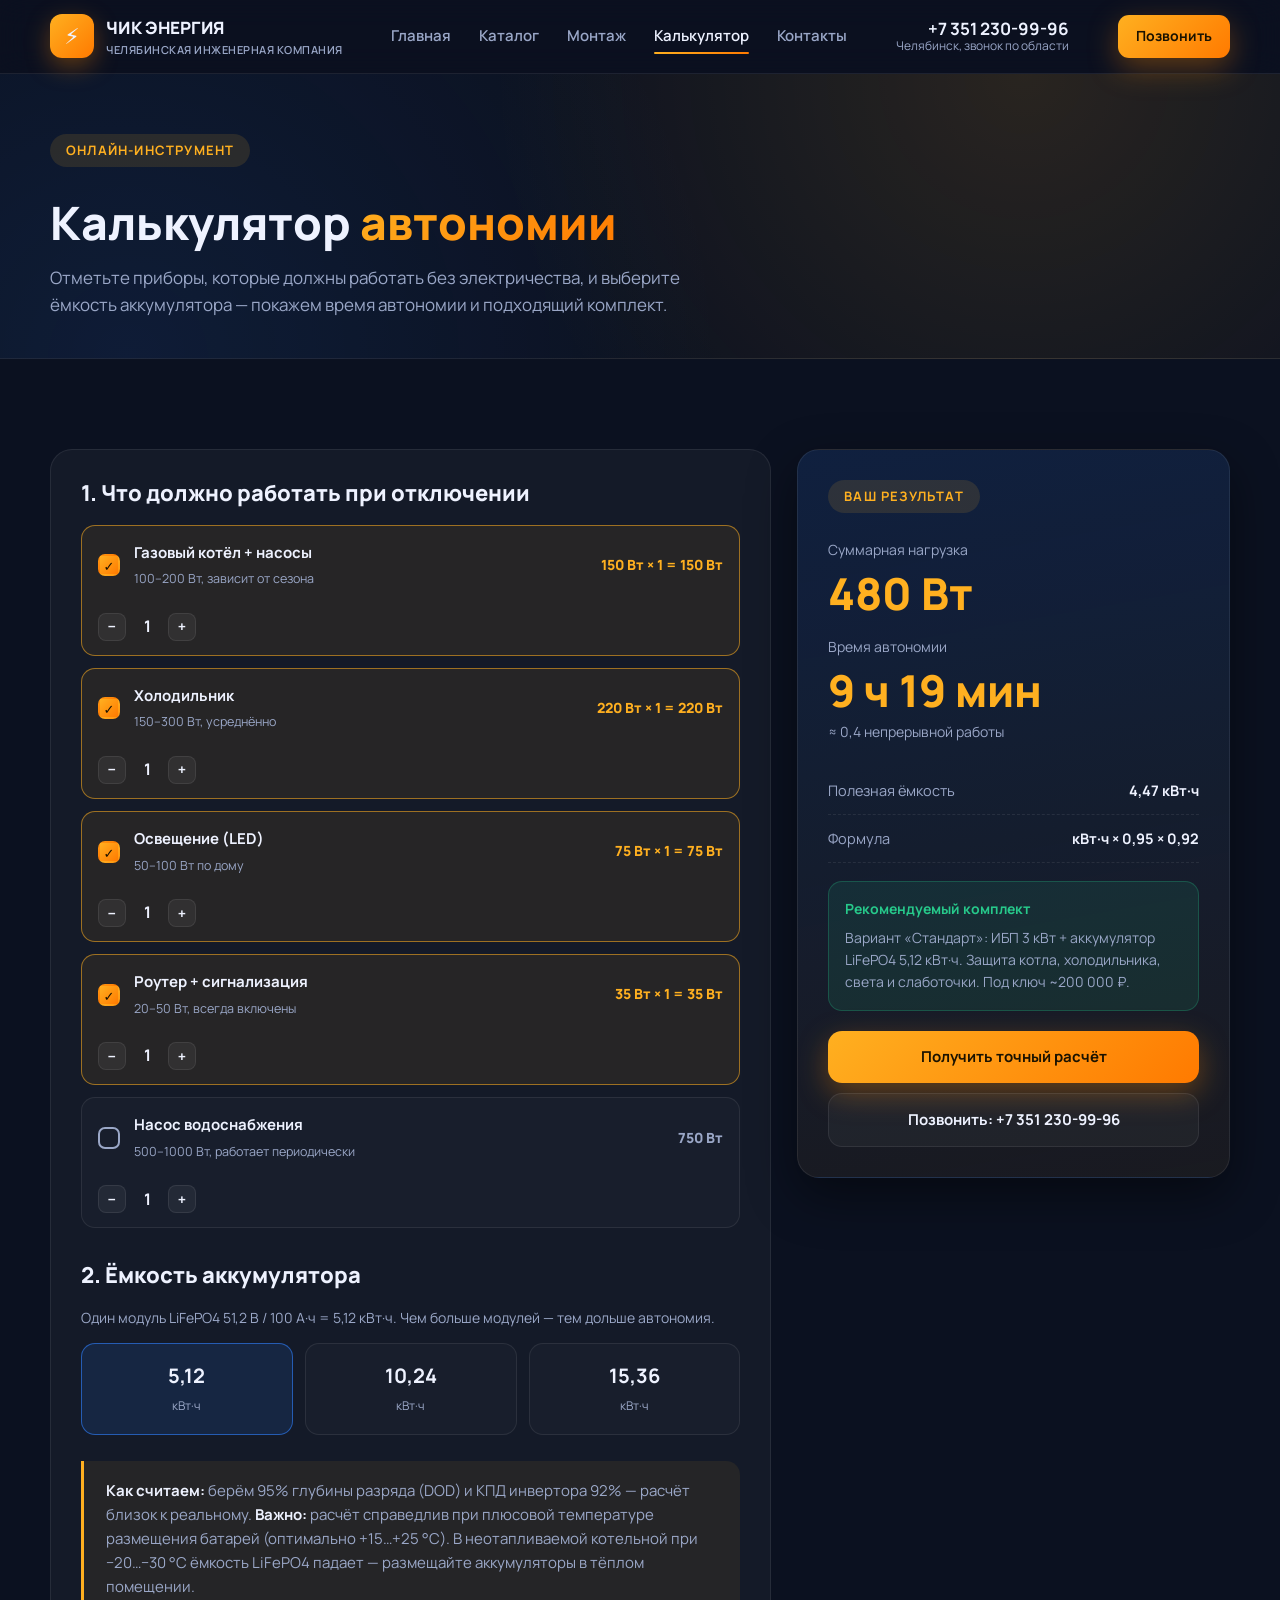
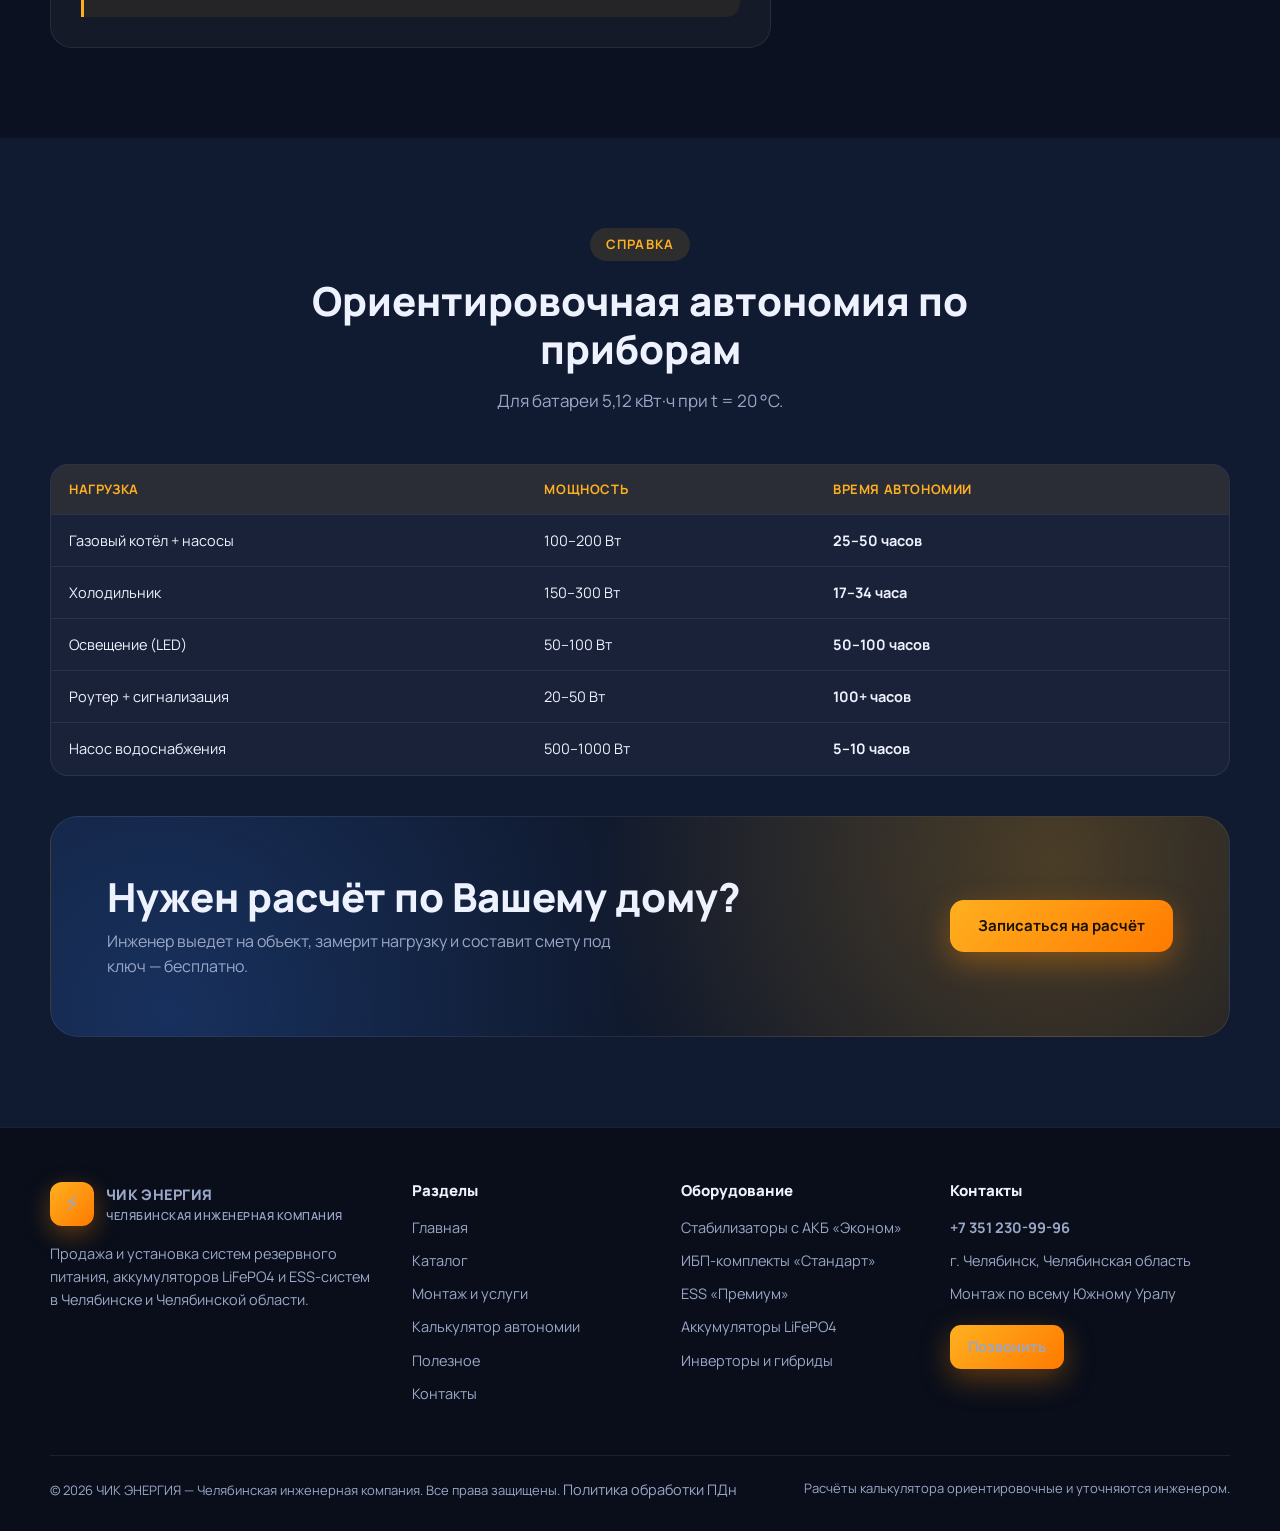
==== commit 64d06f8a: "Новая страница «Эконом»: инверторы-стабилизаторы с подключением АКБ (STARK, Volt Polska, Deye, Штиль" ====
--- a/calculator.html
+++ b/calculator.html
@@ -144,6 +144,7 @@
         <div>
           <h4>Оборудование</h4>
           <ul>
+            <li><a href="econom.html">Стабилизаторы с АКБ «Эконом»</a></li>
             <li><a href="catalog.html#standart">ИБП-комплекты «Стандарт»</a></li>
             <li><a href="catalog.html#premium">ESS «Премиум»</a></li>
             <li><a href="catalog.html#accu">Аккумуляторы LiFePO4</a></li>
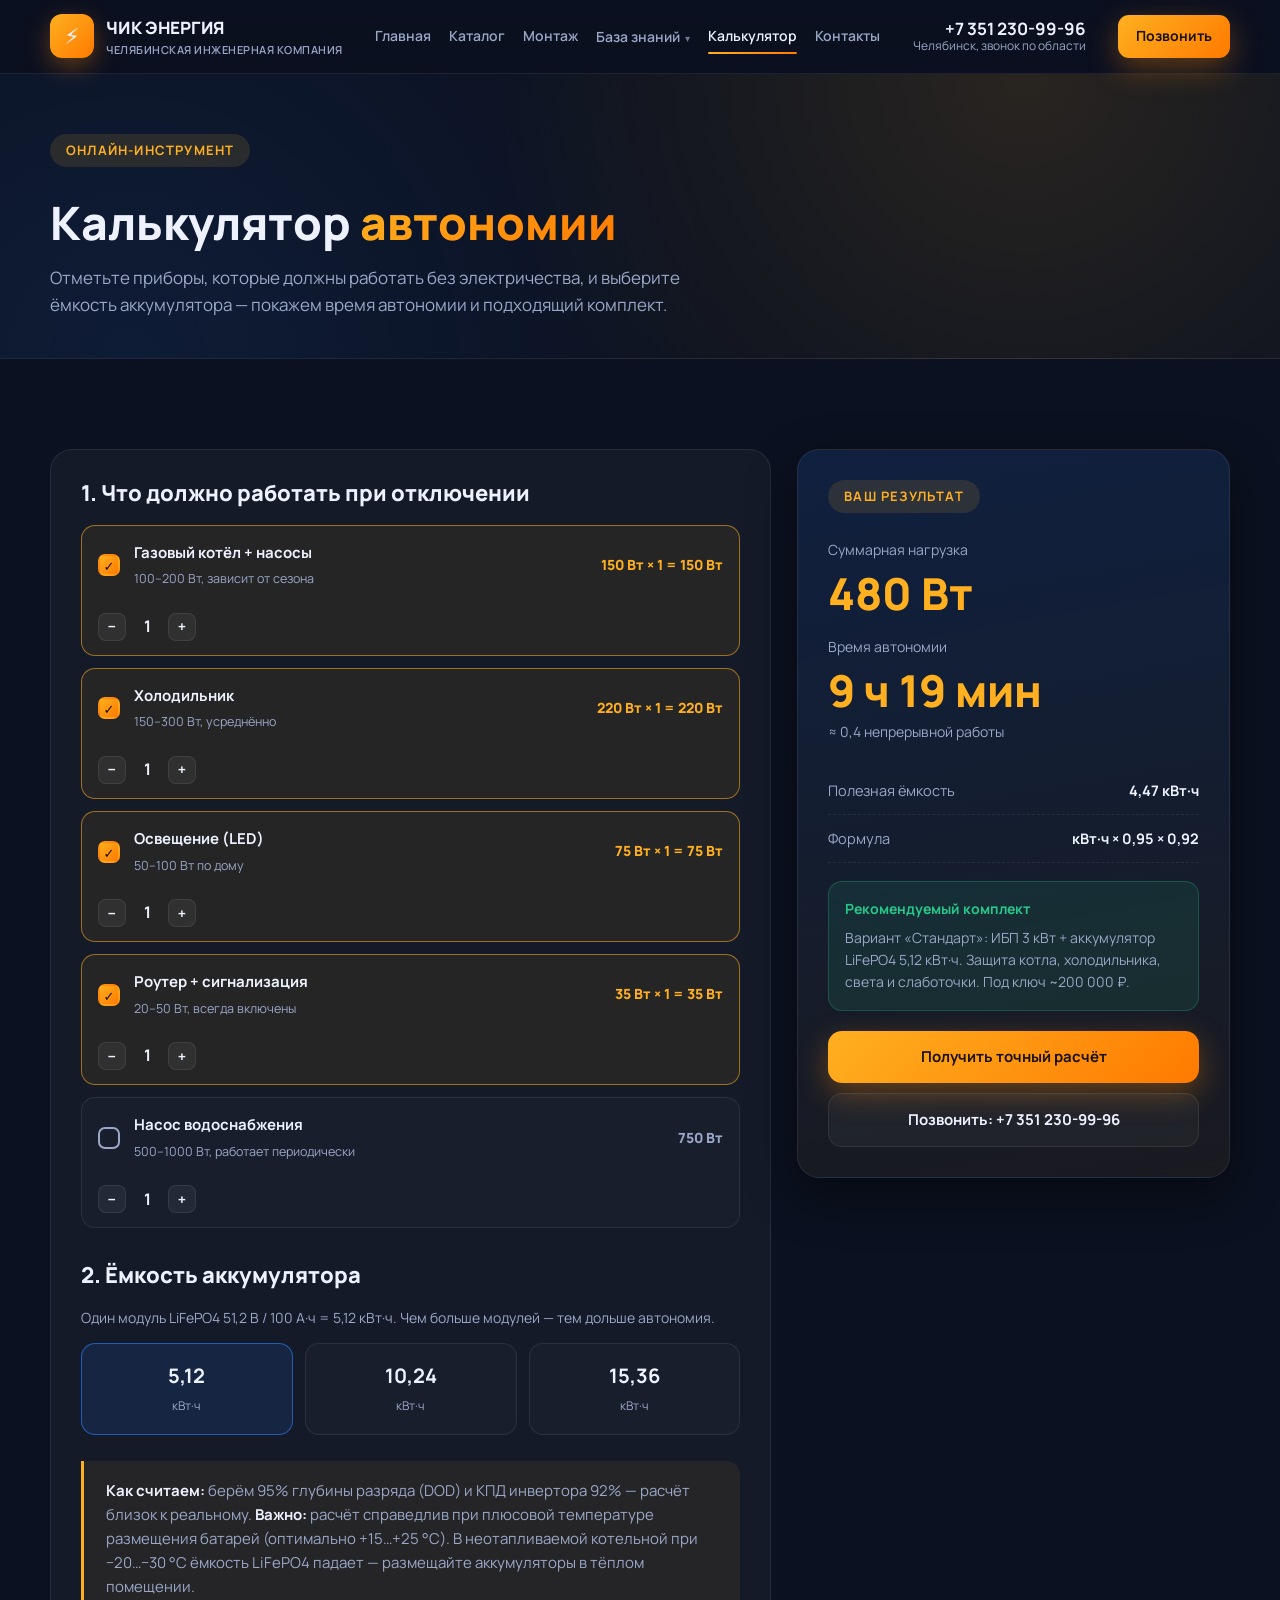
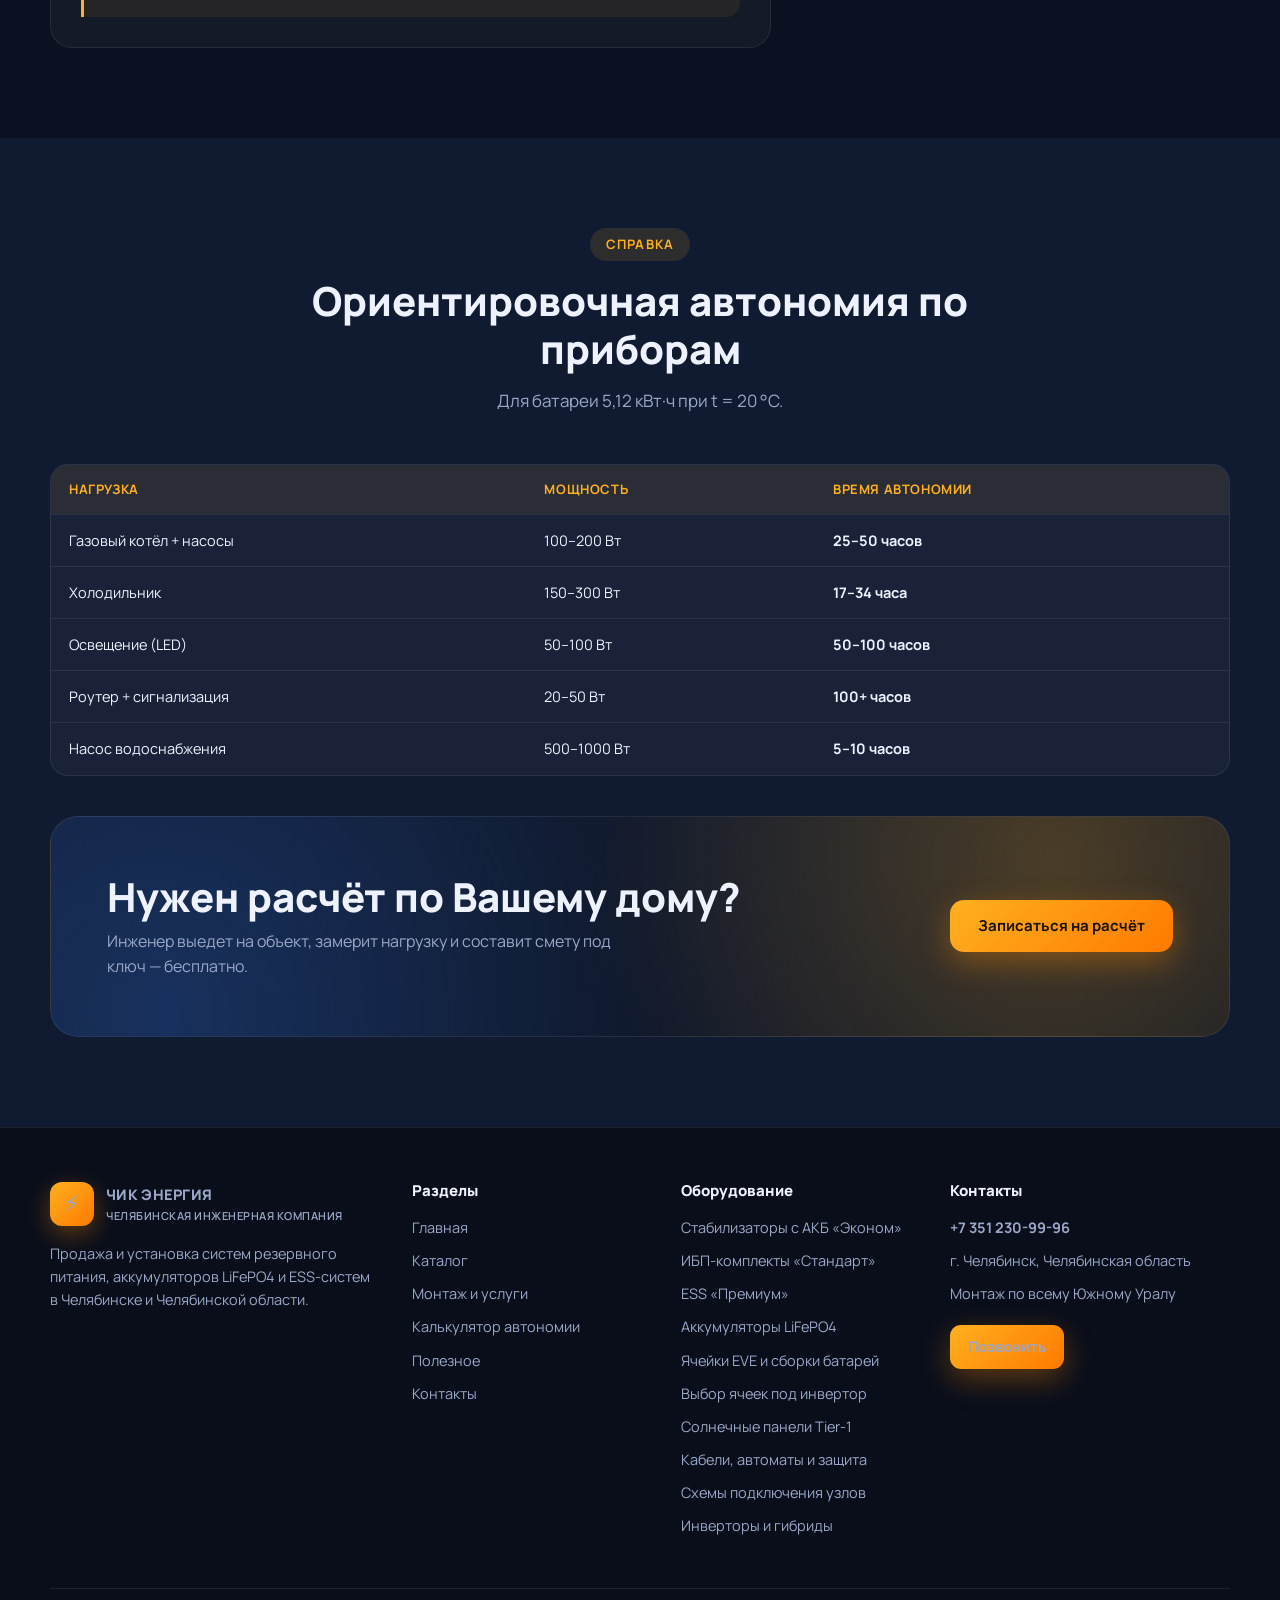
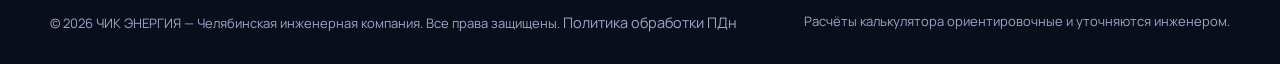
==== commit 9d7ee3be: "Раздел «База знаний»: ячейки EVE, выбор ячеек, солнечные панели Tier-1, кабели и защита, схемы подкл" ====
--- a/calculator.html
+++ b/calculator.html
@@ -27,6 +27,16 @@
         <a href="index.html">Главная</a>
         <a href="catalog.html">Каталог</a>
         <a href="services.html">Монтаж</a>
+        <div class="has-sub">
+          <a href="#">База знаний <span class="caret">▾</span></a>
+          <div class="sub">
+            <a href="cells.html">Ячейки LiFePO4</a>
+            <a href="cell-selection.html">Выбор ячеек</a>
+            <a href="solar-panels.html">Солнечные панели</a>
+            <a href="cables-safety.html">Кабели и защита</a>
+            <a href="wiring.html">Схемы подключения</a>
+          </div>
+        </div>
         <a href="calculator.html" class="active">Калькулятор</a>
         <a href="contacts.html">Контакты</a>
       </nav>
@@ -148,6 +158,11 @@
             <li><a href="catalog.html#standart">ИБП-комплекты «Стандарт»</a></li>
             <li><a href="catalog.html#premium">ESS «Премиум»</a></li>
             <li><a href="catalog.html#accu">Аккумуляторы LiFePO4</a></li>
+            <li><a href="cells.html">Ячейки EVE и сборки батарей</a></li>
+            <li><a href="cell-selection.html">Выбор ячеек под инвертор</a></li>
+            <li><a href="solar-panels.html">Солнечные панели Tier-1</a></li>
+            <li><a href="cables-safety.html">Кабели, автоматы и защита</a></li>
+            <li><a href="wiring.html">Схемы подключения узлов</a></li>
             <li><a href="catalog.html#inverters">Инверторы и гибриды</a></li>
           </ul>
         </div>
--- a/css/style.css
+++ b/css/style.css
@@ -1045,3 +1045,142 @@
   .page-hero { padding: 72px 0 52px; }
   .page-hero h1 { font-size: clamp(46px, 3.6vw, 54px); }
 }
+
+/* Battery cells page (cells.html) */
+.sp-panels { display: grid; grid-template-columns: 1fr 1fr; gap: 24px; }
+
+.sp-panel {
+  background: var(--card);
+  border: 1px solid var(--card-border);
+  border-radius: 20px;
+  padding: 26px;
+}
+
+.sp-panel p { color: var(--muted); font-size: 15px; margin-top: 10px; }
+
+.sp-formula {
+  display: inline-block;
+  padding: 8px 14px;
+  border-radius: 10px;
+  background: rgba(255, 176, 32, 0.1);
+  border: 1px solid rgba(255, 176, 32, 0.3);
+  color: var(--accent);
+  font-weight: 800;
+  font-size: 14px;
+  margin: 4px 6px 4px 0;
+}
+
+.sp-formula.blue {
+  background: rgba(47, 128, 255, 0.12);
+  border-color: rgba(47, 128, 255, 0.35);
+  color: var(--blue);
+}
+
+.cells-figure { margin: 20px 0 8px; }
+
+.cells-svg {
+  width: 100%;
+  height: auto;
+  display: block;
+  color: var(--accent);
+}
+
+.cells-svg .cell {
+  fill: rgba(255, 255, 255, 0.07);
+  stroke: rgba(255, 255, 255, 0.3);
+  stroke-width: 1.5;
+}
+
+.cells-svg .cell.hot {
+  fill: rgba(255, 176, 32, 0.16);
+  stroke: rgba(255, 176, 32, 0.6);
+}
+
+.cells-svg .cell.cool {
+  fill: rgba(47, 128, 255, 0.14);
+  stroke: rgba(47, 128, 255, 0.55);
+}
+
+.cells-svg .wire { stroke: currentColor; stroke-width: 2.5; fill: none; stroke-linecap: round; }
+
+.cells-svg .wire.thin { stroke-width: 1.6; opacity: 0.75; }
+
+.cells-svg .term { fill: currentColor; }
+
+.cells-svg text { fill: var(--muted); font-family: inherit; font-weight: 600; }
+
+.cells-svg text.big { fill: var(--text); font-size: 19px; font-weight: 800; }
+
+.cells-svg text.acc { fill: currentColor; font-weight: 800; }
+
+.volt-card { text-align: center; }
+
+.volt-card .cells-figure { max-width: 420px; margin-inline: auto; }
+
+.cell-mini {
+  background: var(--card);
+  border: 1px solid var(--card-border);
+  border-radius: 18px;
+  padding: 22px;
+}
+
+.cell-mini b { color: var(--accent); }
+
+.cell-mini p { color: var(--muted); font-size: 14.5px; margin-top: 8px; }
+
+@media (max-width: 640px) {
+  .sp-panels { grid-template-columns: 1fr; }
+}
+
+/* Компактное меню: 8 пунктов на десктопе */
+@media (min-width: 981px) and (max-width: 1439px) {
+  .nav { gap: 18px; }
+  .nav a { font-size: 14px; }
+}
+
+/* Выпадающее меню "База знаний" */
+.nav .has-sub { position: relative; }
+.nav .caret { font-size: 10px; opacity: 0.7; margin-left: 2px; }
+.nav .sub {
+  position: absolute;
+  top: calc(100% + 12px);
+  left: -16px;
+  min-width: 220px;
+  display: none;
+  flex-direction: column;
+  gap: 2px;
+  padding: 10px;
+  background: rgba(11, 17, 32, 0.98);
+  border: 1px solid var(--card-border);
+  border-radius: 14px;
+  box-shadow: var(--shadow);
+  z-index: 60;
+}
+.nav .has-sub::after {
+  content: "";
+  position: absolute;
+  top: 100%;
+  left: -20px;
+  right: -20px;
+  height: 14px;
+}
+.nav .has-sub:hover .sub,
+.nav .has-sub:focus-within .sub { display: flex; }
+.nav .sub a { font-size: 14px; font-weight: 600; padding: 9px 12px; border-radius: 10px; white-space: nowrap; }
+.nav .sub a:hover { background: rgba(255, 255, 255, 0.05); }
+.nav .sub a.active { color: var(--text); }
+
+@media (max-width: 980px) {
+  .nav .has-sub { display: block; }
+  .nav .has-sub::after { display: none; }
+  .nav .sub {
+    display: flex;
+    position: static;
+    min-width: 0;
+    padding: 0 0 0 16px;
+    background: transparent;
+    border: 0;
+    box-shadow: none;
+  }
+  .nav .sub a { padding: 10px 8px; font-size: 15px; }
+}
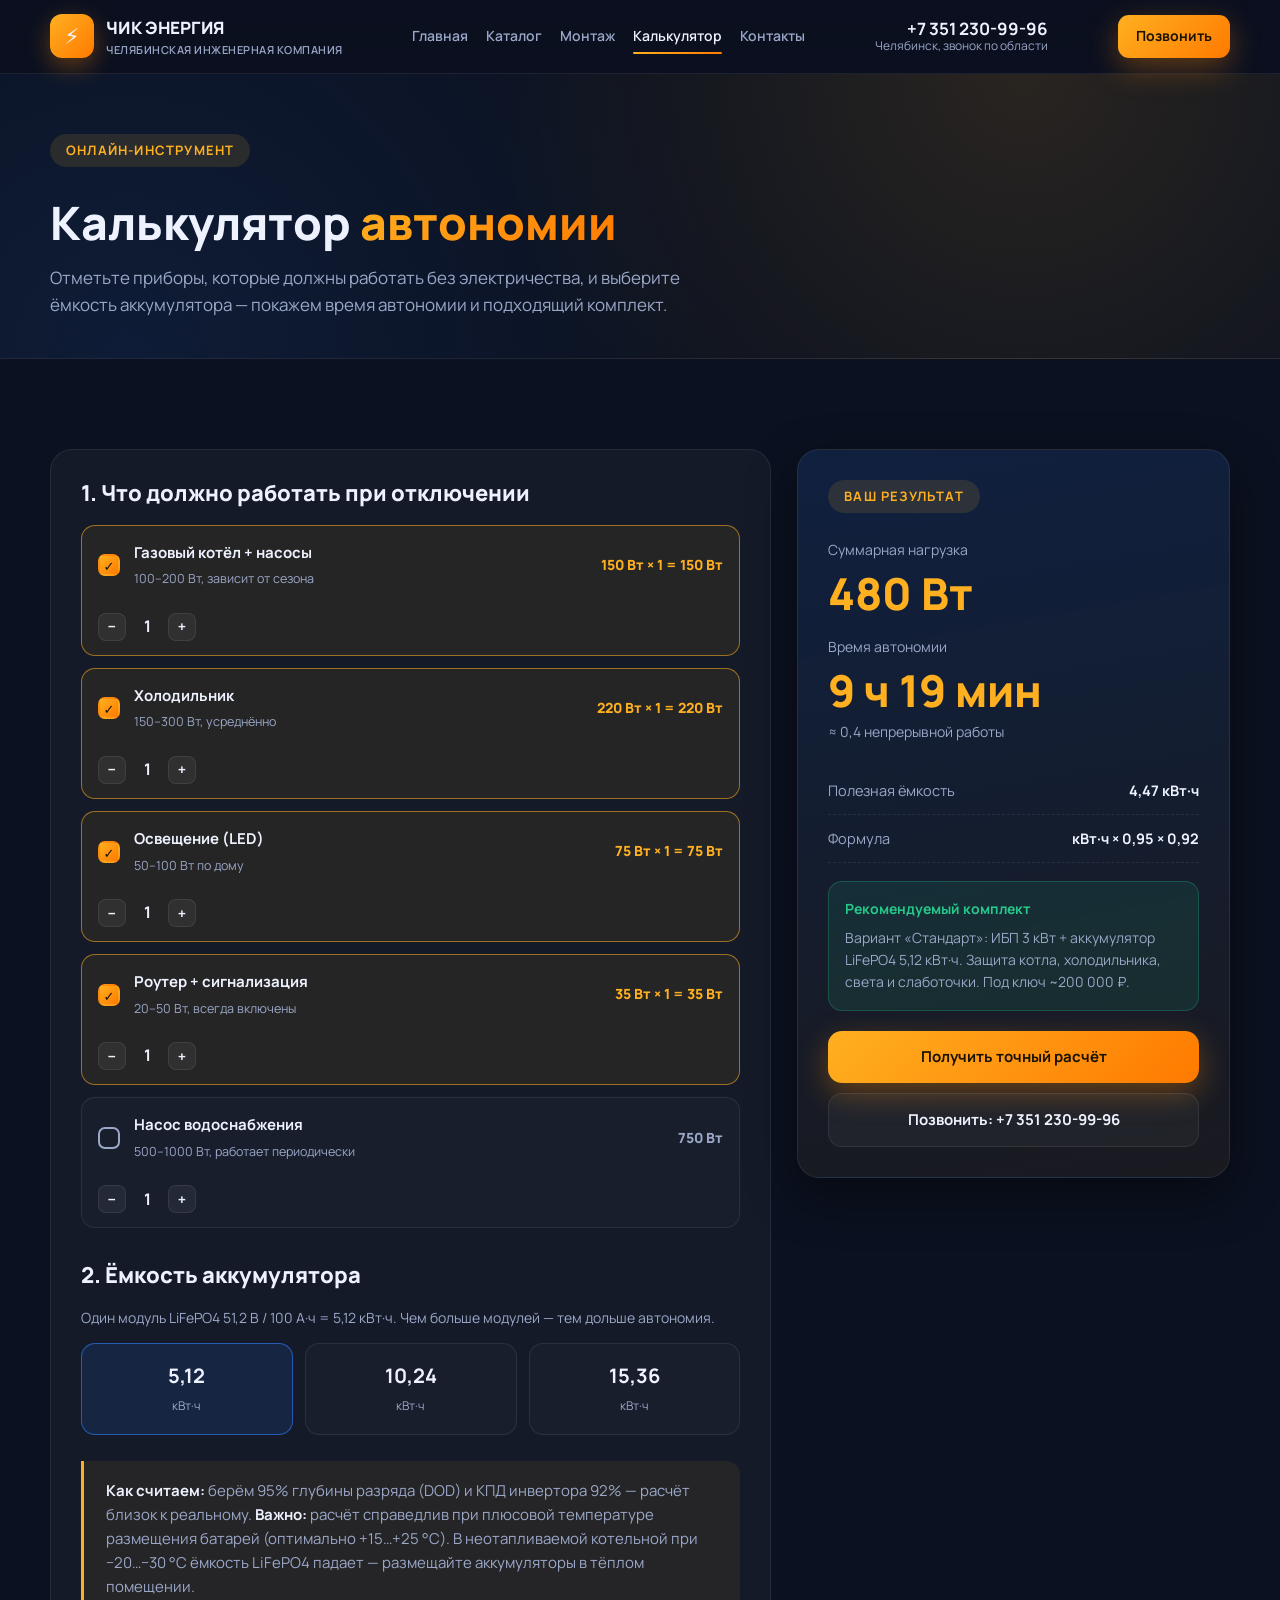
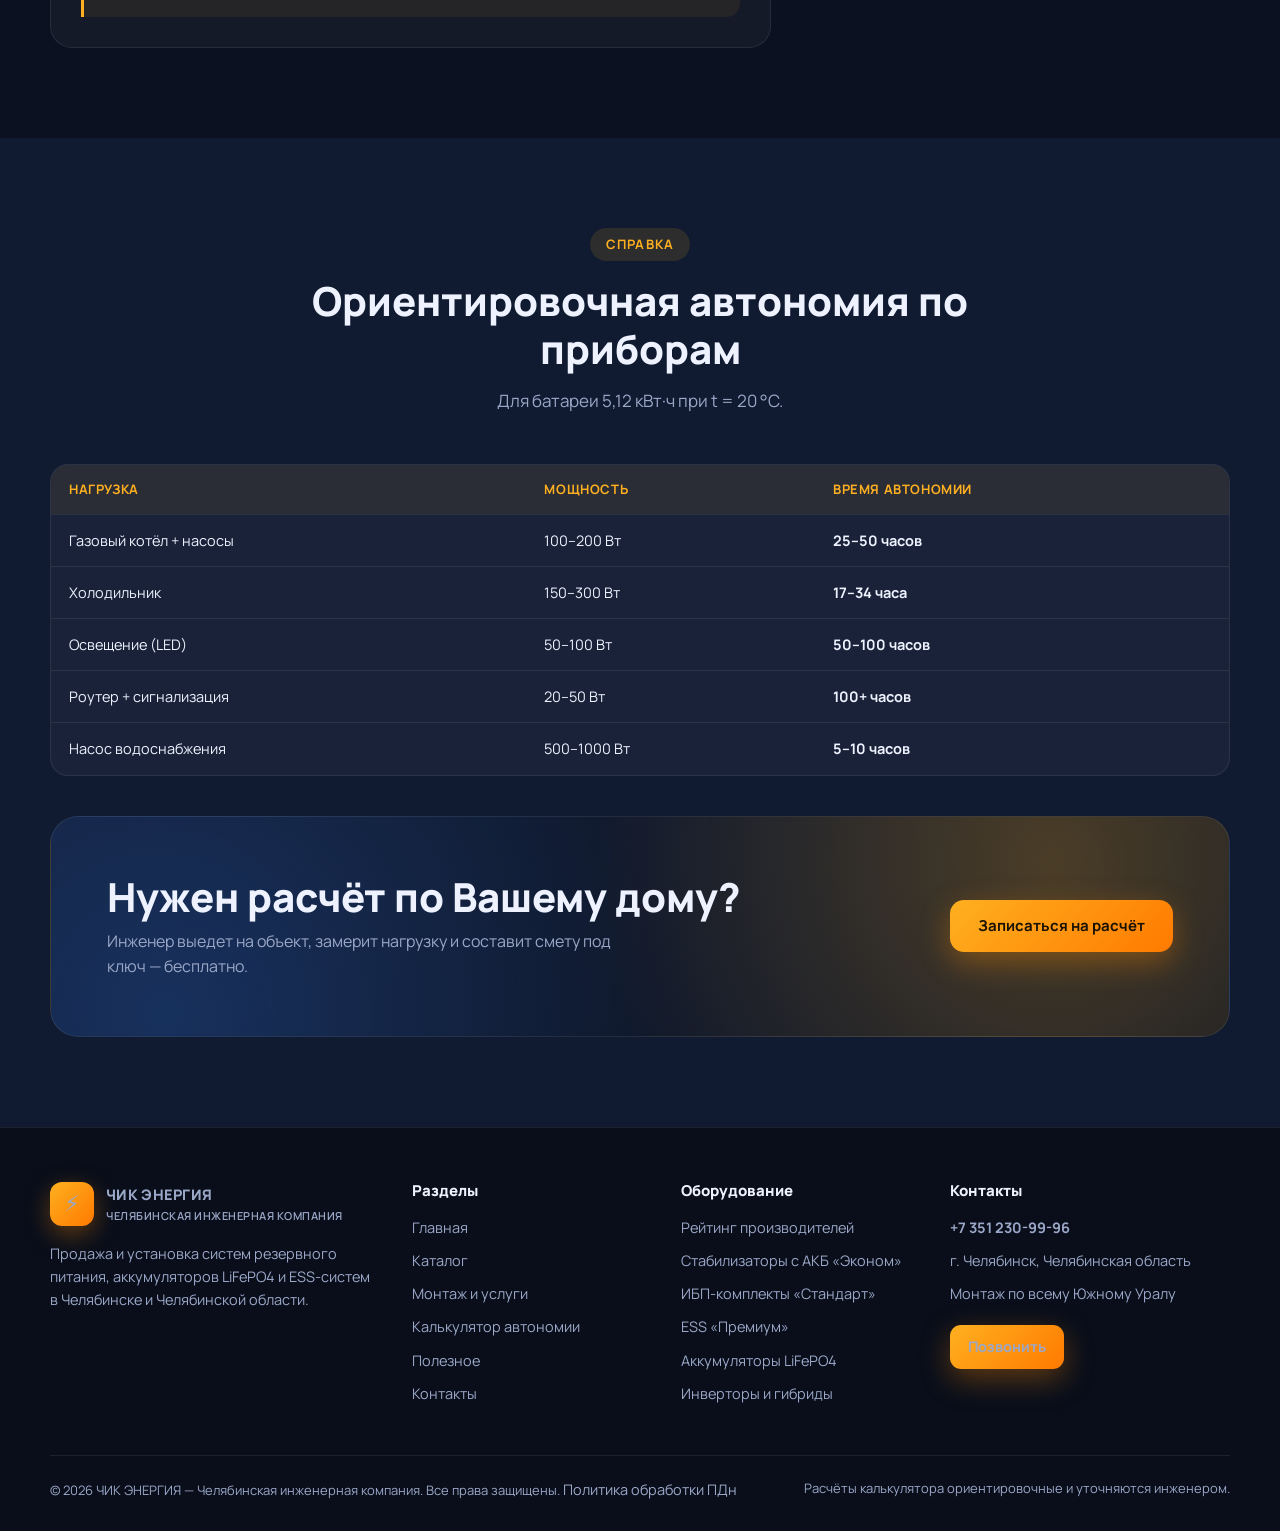
==== commit 9490f166: "Новая страница «Рейтинг производителей инверторов»: Deye, Solis, Techfine, Growatt, POWMR и др. с ин" ====
--- a/calculator.html
+++ b/calculator.html
@@ -27,16 +27,6 @@
         <a href="index.html">Главная</a>
         <a href="catalog.html">Каталог</a>
         <a href="services.html">Монтаж</a>
-        <div class="has-sub">
-          <a href="#">База знаний <span class="caret">▾</span></a>
-          <div class="sub">
-            <a href="cells.html">Ячейки LiFePO4</a>
-            <a href="cell-selection.html">Выбор ячеек</a>
-            <a href="solar-panels.html">Солнечные панели</a>
-            <a href="cables-safety.html">Кабели и защита</a>
-            <a href="wiring.html">Схемы подключения</a>
-          </div>
-        </div>
         <a href="calculator.html" class="active">Калькулятор</a>
         <a href="contacts.html">Контакты</a>
       </nav>
@@ -154,15 +144,11 @@
         <div>
           <h4>Оборудование</h4>
           <ul>
+            <li><a href="manufacturers.html">Рейтинг производителей</a></li>
             <li><a href="econom.html">Стабилизаторы с АКБ «Эконом»</a></li>
             <li><a href="catalog.html#standart">ИБП-комплекты «Стандарт»</a></li>
             <li><a href="catalog.html#premium">ESS «Премиум»</a></li>
             <li><a href="catalog.html#accu">Аккумуляторы LiFePO4</a></li>
-            <li><a href="cells.html">Ячейки EVE и сборки батарей</a></li>
-            <li><a href="cell-selection.html">Выбор ячеек под инвертор</a></li>
-            <li><a href="solar-panels.html">Солнечные панели Tier-1</a></li>
-            <li><a href="cables-safety.html">Кабели, автоматы и защита</a></li>
-            <li><a href="wiring.html">Схемы подключения узлов</a></li>
             <li><a href="catalog.html#inverters">Инверторы и гибриды</a></li>
           </ul>
         </div>
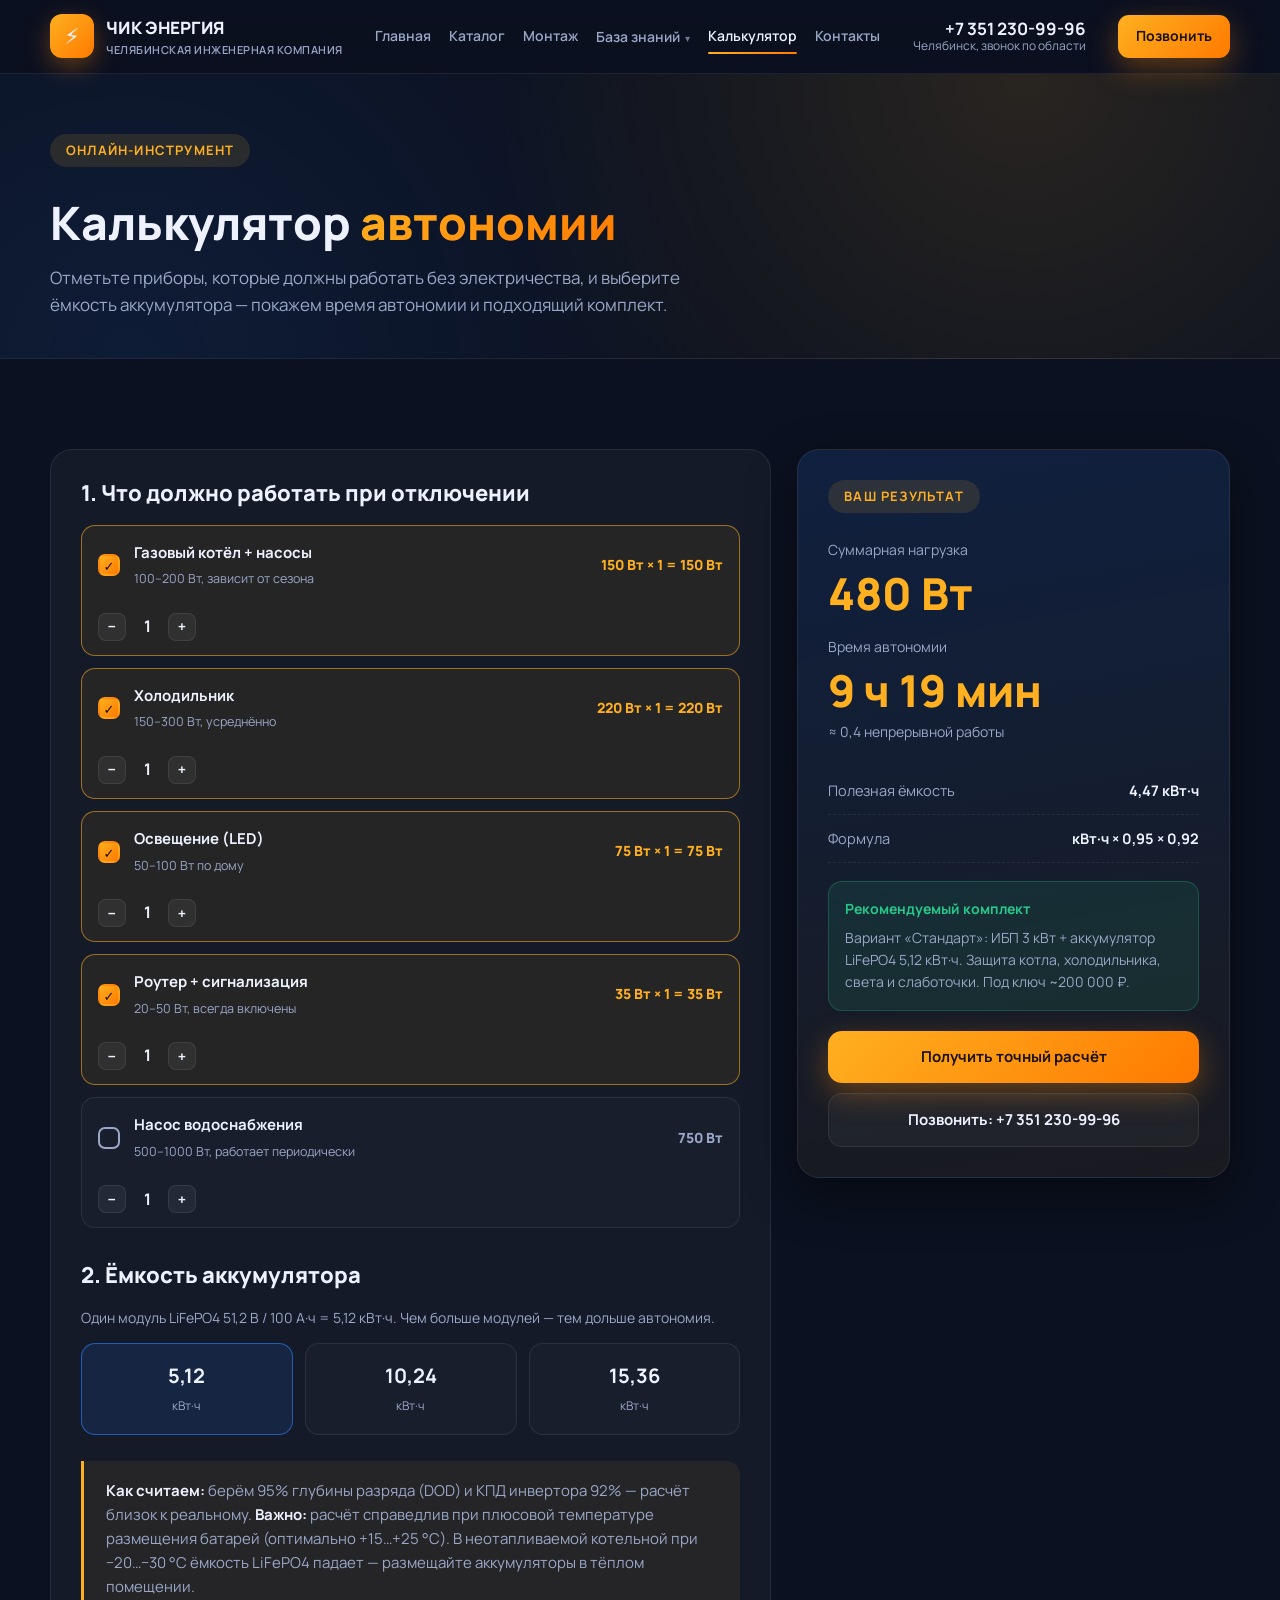
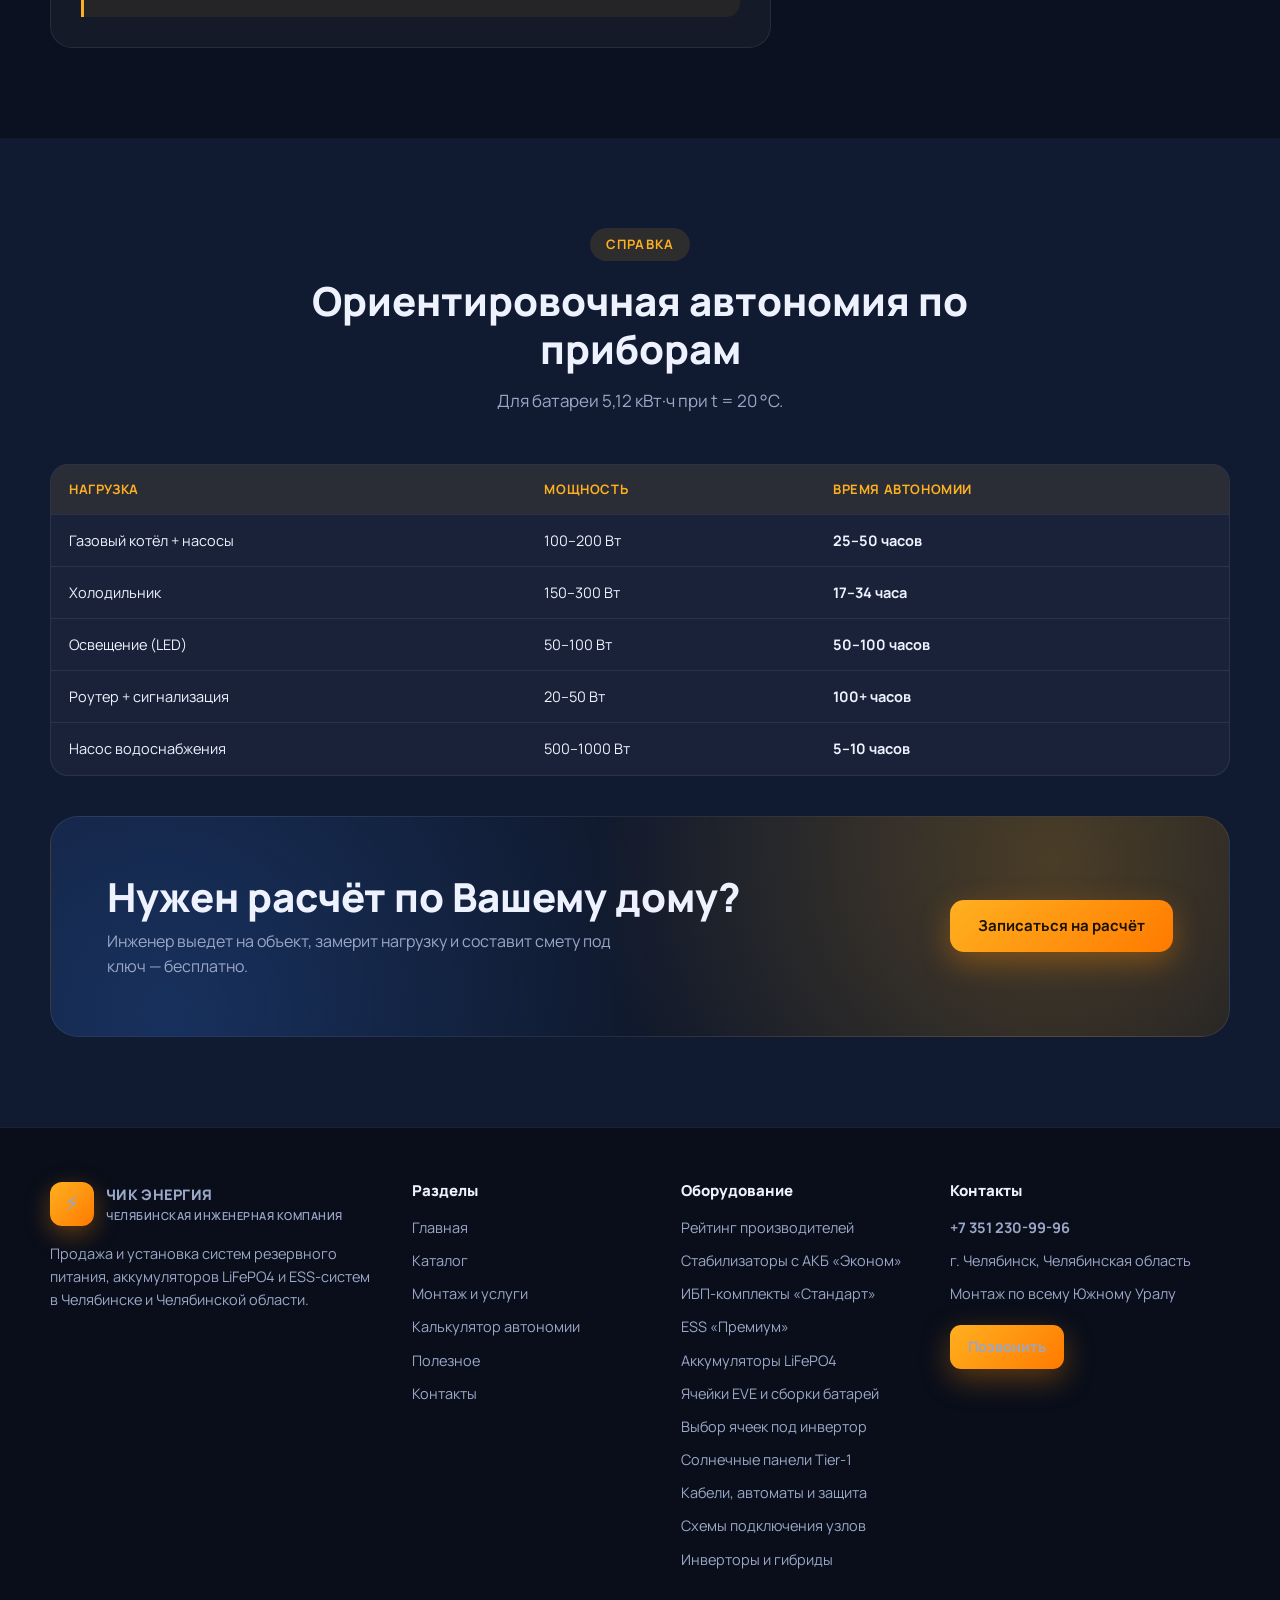
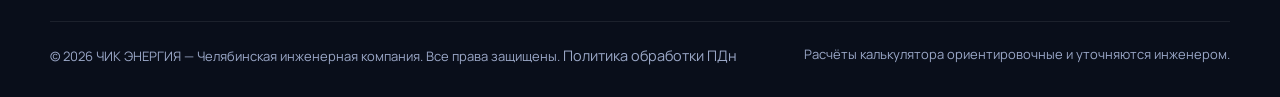
==== commit 333030f5: "Merge branch 'main' of https://github.com/morozzz174/chik-energy" ====
--- a/calculator.html
+++ b/calculator.html
@@ -27,6 +27,16 @@
         <a href="index.html">Главная</a>
         <a href="catalog.html">Каталог</a>
         <a href="services.html">Монтаж</a>
+        <div class="has-sub">
+          <a href="#">База знаний <span class="caret">▾</span></a>
+          <div class="sub">
+            <a href="cells.html">Ячейки LiFePO4</a>
+            <a href="cell-selection.html">Выбор ячеек</a>
+            <a href="solar-panels.html">Солнечные панели</a>
+            <a href="cables-safety.html">Кабели и защита</a>
+            <a href="wiring.html">Схемы подключения</a>
+          </div>
+        </div>
         <a href="calculator.html" class="active">Калькулятор</a>
         <a href="contacts.html">Контакты</a>
       </nav>
@@ -149,6 +159,11 @@
             <li><a href="catalog.html#standart">ИБП-комплекты «Стандарт»</a></li>
             <li><a href="catalog.html#premium">ESS «Премиум»</a></li>
             <li><a href="catalog.html#accu">Аккумуляторы LiFePO4</a></li>
+            <li><a href="cells.html">Ячейки EVE и сборки батарей</a></li>
+            <li><a href="cell-selection.html">Выбор ячеек под инвертор</a></li>
+            <li><a href="solar-panels.html">Солнечные панели Tier-1</a></li>
+            <li><a href="cables-safety.html">Кабели, автоматы и защита</a></li>
+            <li><a href="wiring.html">Схемы подключения узлов</a></li>
             <li><a href="catalog.html#inverters">Инверторы и гибриды</a></li>
           </ul>
         </div>
